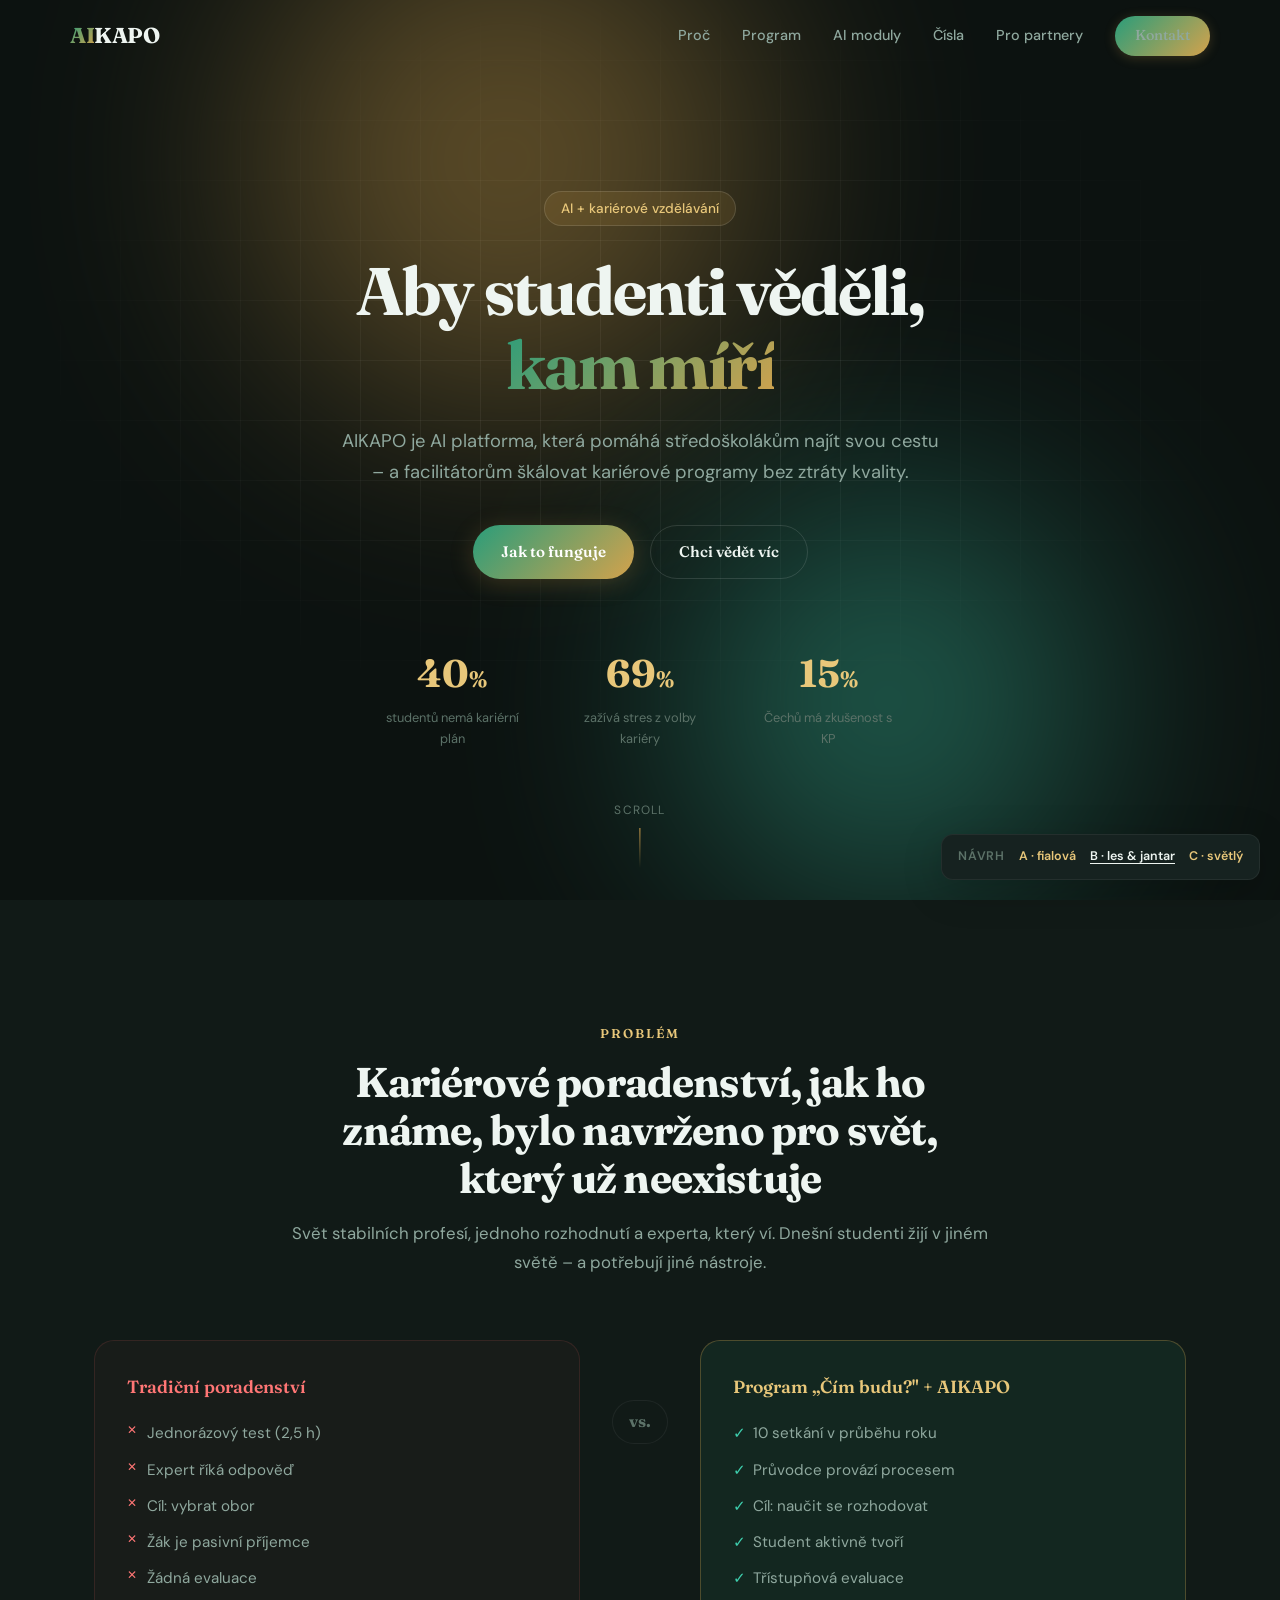
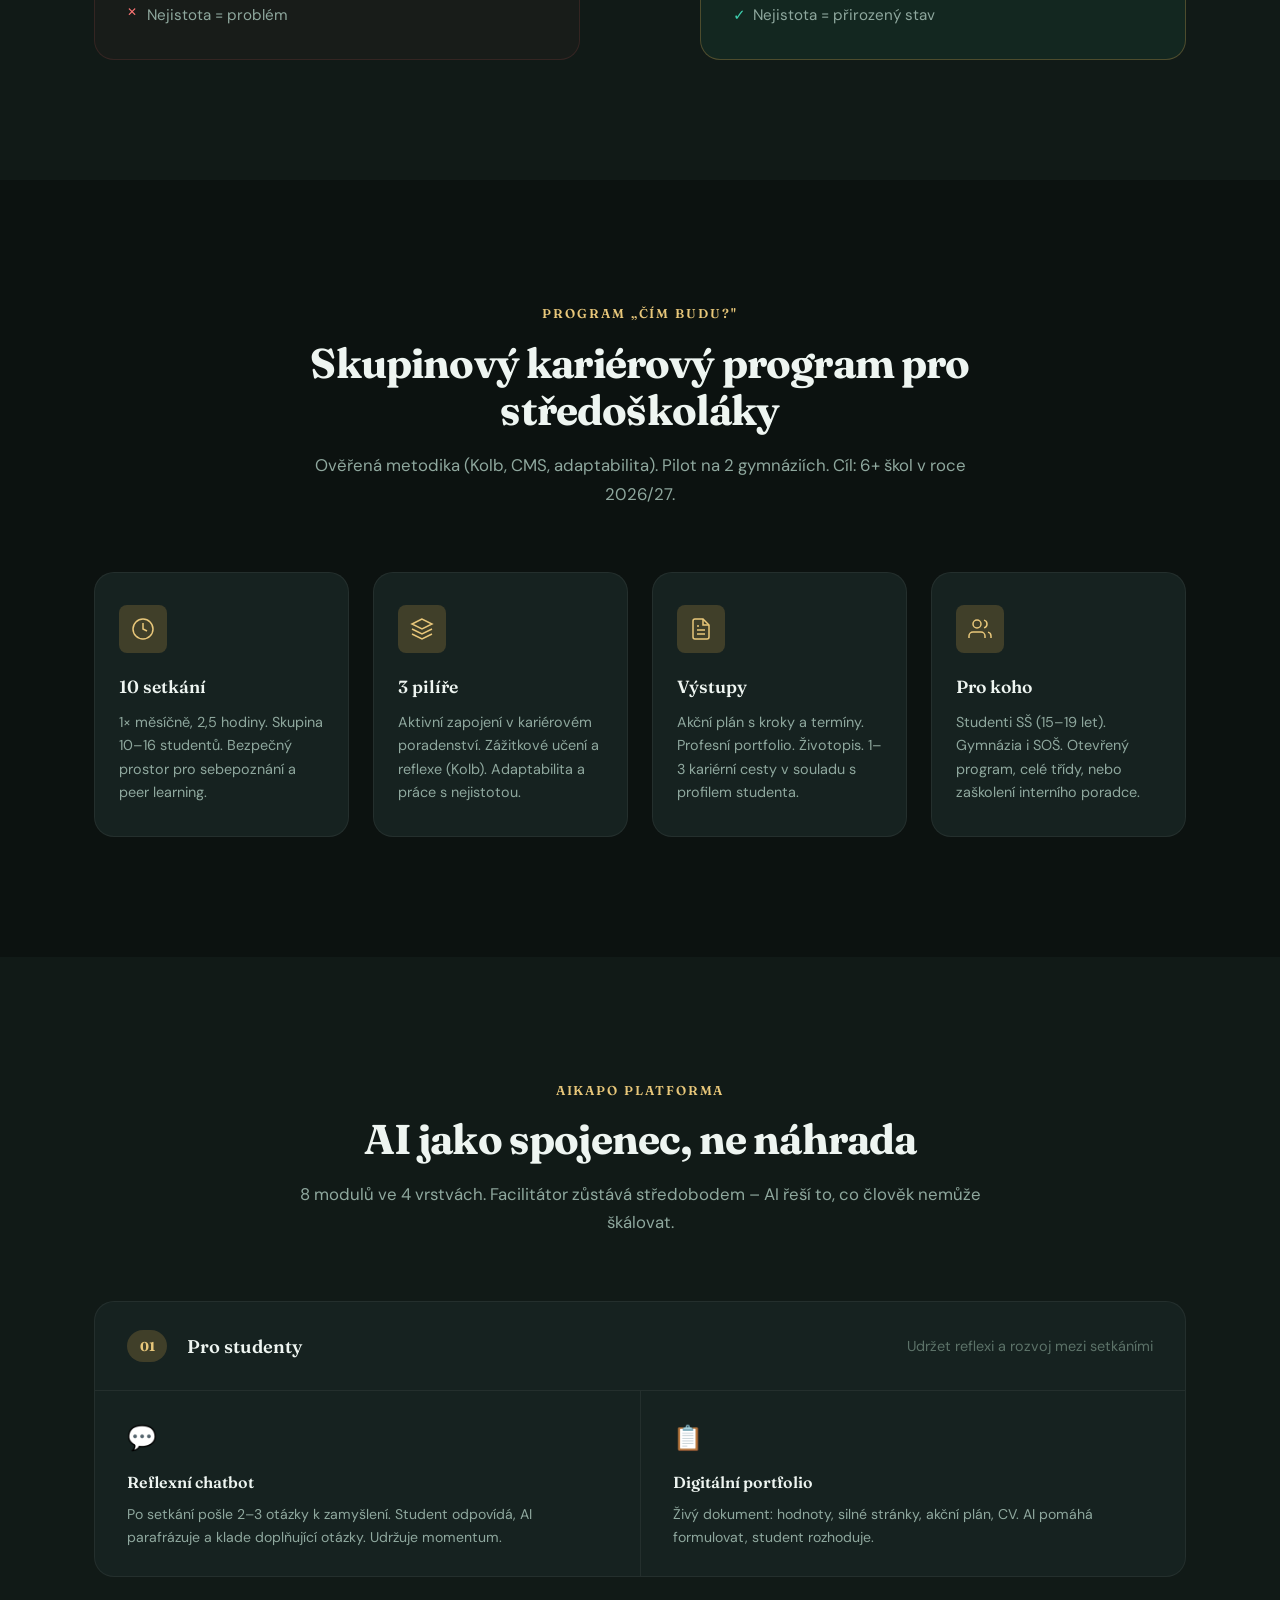
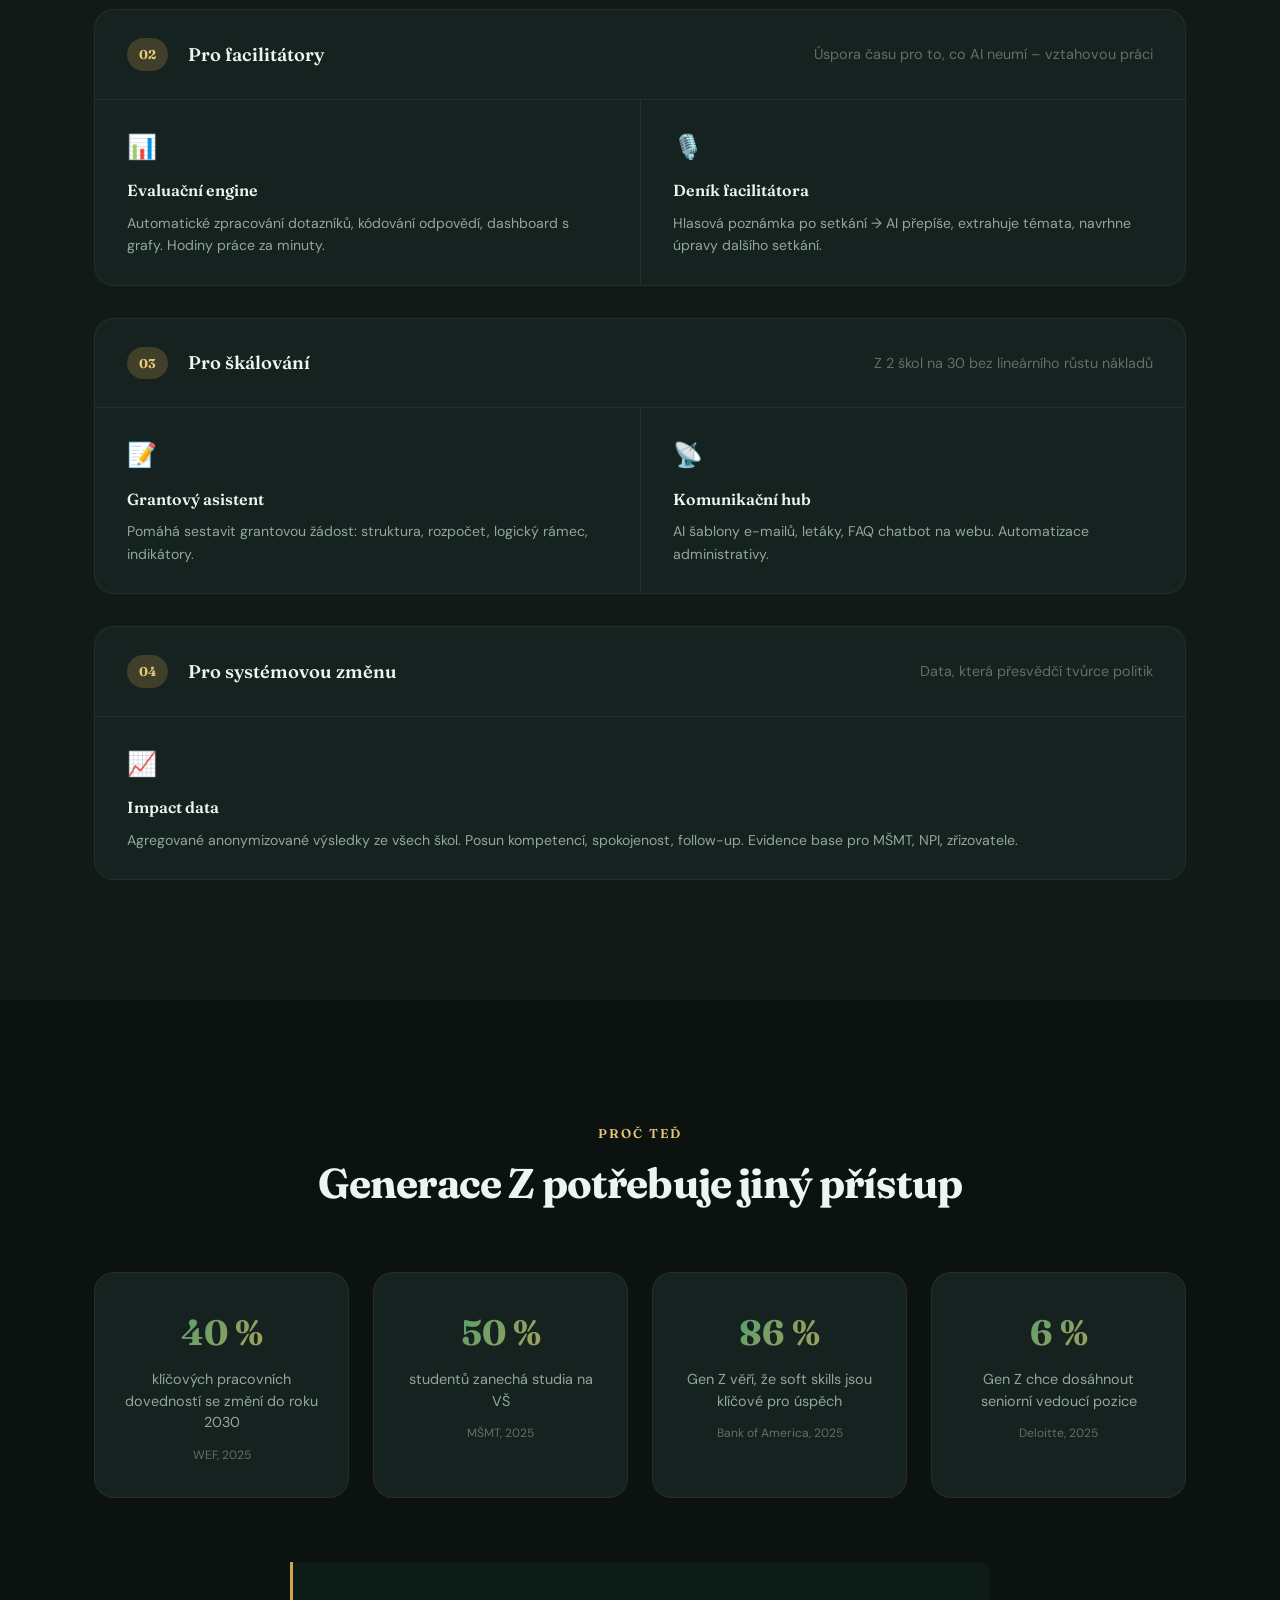
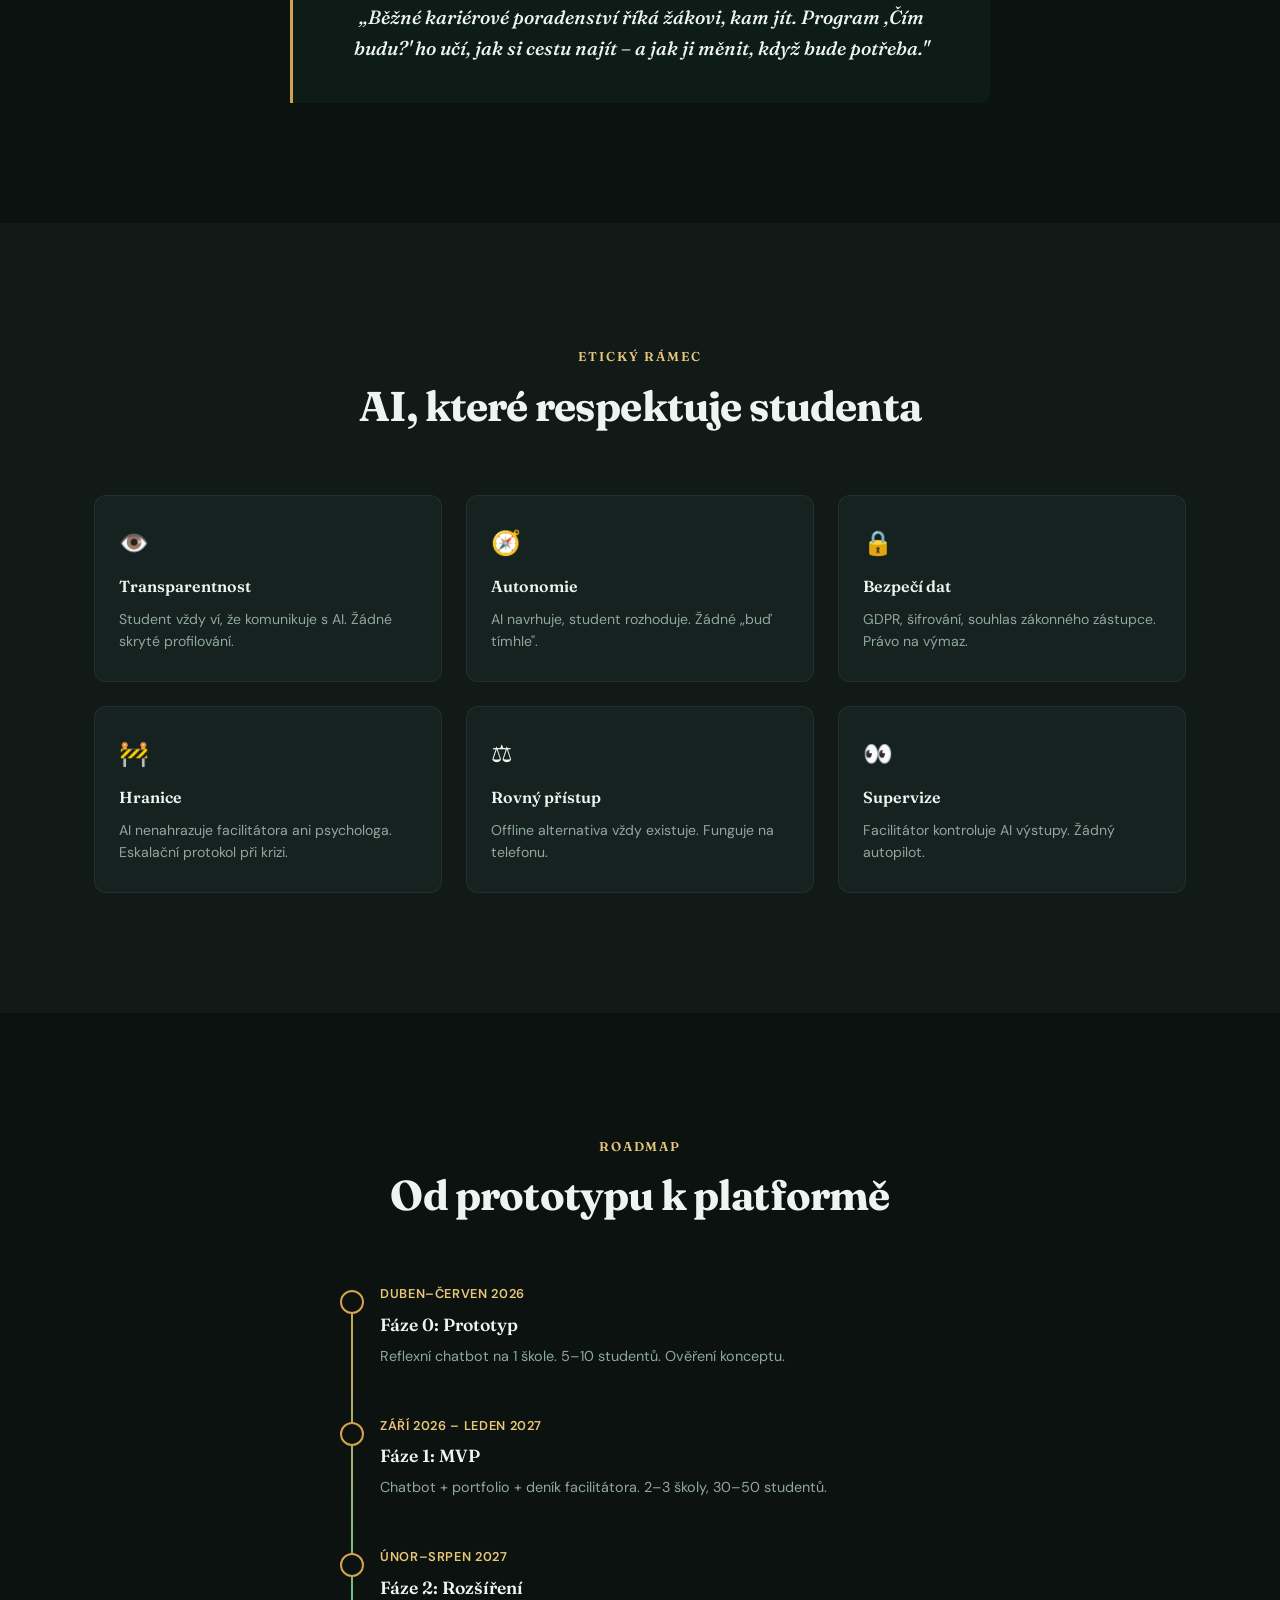
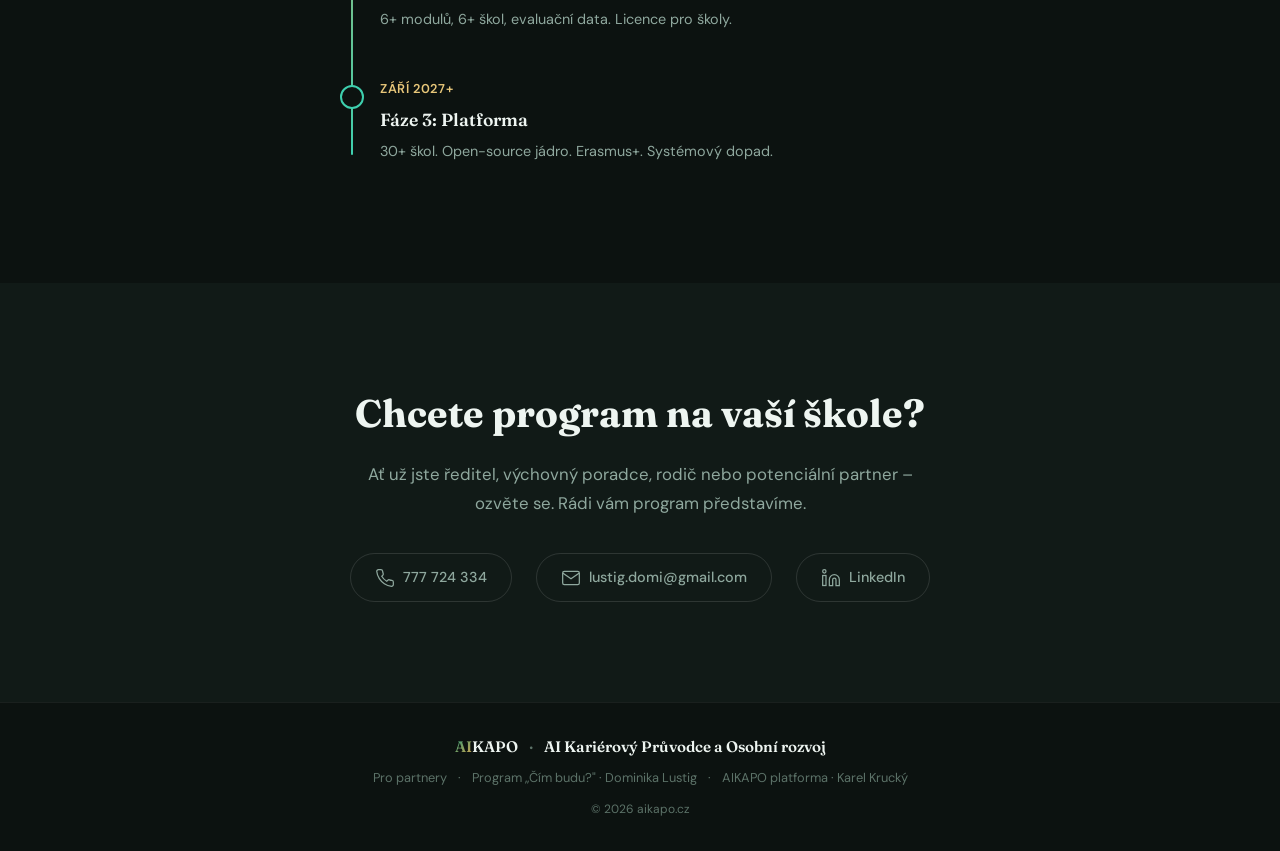
==== index-alt-les.html @ fe01bdce "Sync z AIKAPO/web: partneri, návrhy B/C, aktualizované styly Landing A/B/C s přepínačem, partneri.ht" ====
<!DOCTYPE html>
<html lang="cs">

<head>
  <meta charset="UTF-8">
  <meta name="viewport" content="width=device-width, initial-scale=1.0">
  <title>AIKAPO – návrh B (les &amp; jantar)</title>
  <meta name="description" content="Alternativní vizuální návrh webu AIKAPO – stejný obsah, teplá paleta les + jantar.">
  <link rel="preconnect" href="https://fonts.googleapis.com">
  <link rel="preconnect" href="https://fonts.gstatic.com" crossorigin>
  <link
    href="https://fonts.googleapis.com/css2?family=DM+Sans:ital,opsz,wght@0,9..40,400;0,9..40,500;0,9..40,600;0,9..40,700&family=Fraunces:ital,opsz,wght@0,9..144,400;0,9..144,600;0,9..144,700&display=swap"
    rel="stylesheet">
  <link rel="stylesheet" href="style.css">
  <link rel="stylesheet" href="style-alt-les.css">
</head>

<body>

  <div class="alt-switcher" role="navigation" aria-label="Vizuální návrhy webu">
    <span class="alt-switcher__label">Návrh</span>
    <a href="index.html">A · fialová</a>
    <a href="index-alt-les.html" aria-current="page">B · les &amp; jantar</a>
    <a href="index-alt-svetly.html">C · světlý</a>
  </div>

  <!-- NAV -->
  <nav class="nav" id="nav">
    <div class="nav__inner">
      <a href="index.html" class="nav__logo">
        <span class="nav__logo-ai">AI</span>KAPO
      </a>
      <div class="nav__links">
        <a href="#problem">Proč</a>
        <a href="#program">Program</a>
        <a href="#moduly">AI moduly</a>
        <a href="#cisla">Čísla</a>
        <a href="partneri.html">Pro partnery</a>
        <a href="#kontakt" class="btn btn--sm">Kontakt</a>
      </div>
      <button class="nav__burger" id="burger" aria-label="Menu">
        <span></span><span></span><span></span>
      </button>
    </div>
    <div class="nav__mobile" id="mobileMenu">
      <a href="#problem">Proč</a>
      <a href="#program">Program</a>
      <a href="#moduly">AI moduly</a>
      <a href="#cisla">Čísla</a>
      <a href="partneri.html">Pro partnery</a>
      <a href="#kontakt">Kontakt</a>
    </div>
  </nav>

  <!-- HERO -->
  <header class="hero" id="hero">
    <div class="hero__bg">
      <div class="hero__grid"></div>
      <div class="hero__glow hero__glow--1"></div>
      <div class="hero__glow hero__glow--2"></div>
    </div>
    <div class="hero__content">
      <div class="hero__badge fade-up">AI + kariérové vzdělávání</div>
      <h1 class="hero__title fade-up">
        Aby studenti věděli,<br>
        <span class="hero__title--accent">kam míří</span>
      </h1>
      <p class="hero__sub fade-up">
        AIKAPO je AI platforma, která pomáhá středoškolákům najít svou cestu – a facilitátorům škálovat kariérové
        programy bez ztráty kvality.
      </p>
      <div class="hero__cta fade-up">
        <a href="#moduly" class="btn btn--primary">Jak to funguje</a>
        <a href="#kontakt" class="btn btn--outline">Chci vědět víc</a>
      </div>
      <div class="hero__stats fade-up">
        <div class="hero__stat">
          <span class="hero__stat-num" data-count="40">0</span><span class="hero__stat-pct">%</span>
          <span class="hero__stat-label">studentů nemá kariérní plán</span>
        </div>
        <div class="hero__stat">
          <span class="hero__stat-num" data-count="69">0</span><span class="hero__stat-pct">%</span>
          <span class="hero__stat-label">zažívá stres z volby kariéry</span>
        </div>
        <div class="hero__stat">
          <span class="hero__stat-num" data-count="15">0</span><span class="hero__stat-pct">%</span>
          <span class="hero__stat-label">Čechů má zkušenost s KP</span>
        </div>
      </div>
    </div>
    <div class="hero__scroll">
      <span>Scroll</span>
      <div class="hero__scroll-line"></div>
    </div>
  </header>

  <!-- PROBLEM -->
  <section class="section section--dark" id="problem">
    <div class="container">
      <div class="section__header fade-up">
        <span class="section__label">Problém</span>
        <h2 class="section__title">Kariérové poradenství, jak ho známe, bylo navrženo pro svět, který už neexistuje</h2>
        <p class="section__sub">Svět stabilních profesí, jednoho rozhodnutí a experta, který ví. Dnešní studenti žijí v
          jiném světě – a potřebují jiné nástroje.</p>
      </div>
      <div class="compare fade-up">
        <div class="compare__col compare__col--old">
          <h3 class="compare__heading">Tradiční poradenství</h3>
          <ul class="compare__list">
            <li>Jednorázový test (2,5 h)</li>
            <li>Expert říká odpověď</li>
            <li>Cíl: vybrat obor</li>
            <li>Žák je pasivní příjemce</li>
            <li>Žádná evaluace</li>
            <li>Nejistota = problém</li>
          </ul>
        </div>
        <div class="compare__divider">
          <span>vs.</span>
        </div>
        <div class="compare__col compare__col--new">
          <h3 class="compare__heading">Program „Čím budu?" + AIKAPO</h3>
          <ul class="compare__list">
            <li>10 setkání v průběhu roku</li>
            <li>Průvodce provází procesem</li>
            <li>Cíl: naučit se rozhodovat</li>
            <li>Student aktivně tvoří</li>
            <li>Třístupňová evaluace</li>
            <li>Nejistota = přirozený stav</li>
          </ul>
        </div>
      </div>
    </div>
  </section>

  <!-- PROGRAM -->
  <section class="section" id="program">
    <div class="container">
      <div class="section__header fade-up">
        <span class="section__label">Program „Čím budu?"</span>
        <h2 class="section__title">Skupinový kariérový program pro středoškoláky</h2>
        <p class="section__sub">Ověřená metodika (Kolb, CMS, adaptabilita). Pilot na 2 gymnáziích. Cíl: 6+ škol v roce
          2026/27.</p>
      </div>
      <div class="pillars fade-up">
        <div class="pillar">
          <div class="pillar__icon">
            <svg viewBox="0 0 24 24" fill="none" stroke="currentColor" stroke-width="1.5">
              <circle cx="12" cy="12" r="10" />
              <path d="M12 6v6l4 2" />
            </svg>
          </div>
          <h3 class="pillar__title">10 setkání</h3>
          <p class="pillar__text">1× měsíčně, 2,5 hodiny. Skupina 10–16 studentů. Bezpečný prostor pro sebepoznání a
            peer learning.</p>
        </div>
        <div class="pillar">
          <div class="pillar__icon">
            <svg viewBox="0 0 24 24" fill="none" stroke="currentColor" stroke-width="1.5">
              <path d="M12 2L2 7l10 5 10-5-10-5z" />
              <path d="M2 17l10 5 10-5" />
              <path d="M2 12l10 5 10-5" />
            </svg>
          </div>
          <h3 class="pillar__title">3 pilíře</h3>
          <p class="pillar__text">Aktivní zapojení v kariérovém poradenství. Zážitkové učení a reflexe (Kolb).
            Adaptabilita a práce s nejistotou.</p>
        </div>
        <div class="pillar">
          <div class="pillar__icon">
            <svg viewBox="0 0 24 24" fill="none" stroke="currentColor" stroke-width="1.5">
              <path d="M14 2H6a2 2 0 0 0-2 2v16a2 2 0 0 0 2 2h12a2 2 0 0 0 2-2V8z" />
              <path d="M14 2v6h6" />
              <path d="M16 13H8" />
              <path d="M16 17H8" />
              <path d="M10 9H8" />
            </svg>
          </div>
          <h3 class="pillar__title">Výstupy</h3>
          <p class="pillar__text">Akční plán s kroky a termíny. Profesní portfolio. Životopis. 1–3 kariérní cesty v
            souladu s profilem studenta.</p>
        </div>
        <div class="pillar">
          <div class="pillar__icon">
            <svg viewBox="0 0 24 24" fill="none" stroke="currentColor" stroke-width="1.5">
              <path d="M17 21v-2a4 4 0 0 0-4-4H5a4 4 0 0 0-4 4v2" />
              <circle cx="9" cy="7" r="4" />
              <path d="M23 21v-2a4 4 0 0 0-3-3.87" />
              <path d="M16 3.13a4 4 0 0 1 0 7.75" />
            </svg>
          </div>
          <h3 class="pillar__title">Pro koho</h3>
          <p class="pillar__text">Studenti SŠ (15–19 let). Gymnázia i SOŠ. Otevřený program, celé třídy, nebo zaškolení
            interního poradce.</p>
        </div>
      </div>
    </div>
  </section>

  <!-- AIKAPO MODULY -->
  <section class="section section--dark" id="moduly">
    <div class="container">
      <div class="section__header fade-up">
        <span class="section__label">AIKAPO platforma</span>
        <h2 class="section__title">AI jako spojenec, ne náhrada</h2>
        <p class="section__sub">8 modulů ve 4 vrstvách. Facilitátor zůstává středobodem – AI řeší to, co člověk nemůže
          škálovat.</p>
      </div>

      <div class="layers fade-up">
        <!-- Vrstva 1 -->
        <div class="layer">
          <div class="layer__header">
            <span class="layer__num">01</span>
            <h3 class="layer__title">Pro studenty</h3>
            <p class="layer__desc">Udržet reflexi a rozvoj mezi setkáními</p>
          </div>
          <div class="layer__modules">
            <div class="module">
              <div class="module__icon">💬</div>
              <h4 class="module__title">Reflexní chatbot</h4>
              <p class="module__text">Po setkání pošle 2–3 otázky k zamyšlení. Student odpovídá, AI parafrázuje a klade
                doplňující otázky. Udržuje momentum.</p>
            </div>
            <div class="module">
              <div class="module__icon">📋</div>
              <h4 class="module__title">Digitální portfolio</h4>
              <p class="module__text">Živý dokument: hodnoty, silné stránky, akční plán, CV. AI pomáhá formulovat,
                student rozhoduje.</p>
            </div>
          </div>
        </div>

        <!-- Vrstva 2 -->
        <div class="layer">
          <div class="layer__header">
            <span class="layer__num">02</span>
            <h3 class="layer__title">Pro facilitátory</h3>
            <p class="layer__desc">Úspora času pro to, co AI neumí – vztahovou práci</p>
          </div>
          <div class="layer__modules">
            <div class="module">
              <div class="module__icon">📊</div>
              <h4 class="module__title">Evaluační engine</h4>
              <p class="module__text">Automatické zpracování dotazníků, kódování odpovědí, dashboard s grafy. Hodiny
                práce za minuty.</p>
            </div>
            <div class="module">
              <div class="module__icon">🎙️</div>
              <h4 class="module__title">Deník facilitátora</h4>
              <p class="module__text">Hlasová poznámka po setkání → AI přepíše, extrahuje témata, navrhne úpravy dalšího
                setkání.</p>
            </div>
          </div>
        </div>

        <!-- Vrstva 3 -->
        <div class="layer">
          <div class="layer__header">
            <span class="layer__num">03</span>
            <h3 class="layer__title">Pro škálování</h3>
            <p class="layer__desc">Z 2 škol na 30 bez lineárního růstu nákladů</p>
          </div>
          <div class="layer__modules">
            <div class="module">
              <div class="module__icon">📝</div>
              <h4 class="module__title">Grantový asistent</h4>
              <p class="module__text">Pomáhá sestavit grantovou žádost: struktura, rozpočet, logický rámec, indikátory.
              </p>
            </div>
            <div class="module">
              <div class="module__icon">📡</div>
              <h4 class="module__title">Komunikační hub</h4>
              <p class="module__text">AI šablony e-mailů, letáky, FAQ chatbot na webu. Automatizace administrativy.</p>
            </div>
          </div>
        </div>

        <!-- Vrstva 4 -->
        <div class="layer">
          <div class="layer__header">
            <span class="layer__num">04</span>
            <h3 class="layer__title">Pro systémovou změnu</h3>
            <p class="layer__desc">Data, která přesvědčí tvůrce politik</p>
          </div>
          <div class="layer__modules">
            <div class="module module--wide">
              <div class="module__icon">📈</div>
              <h4 class="module__title">Impact data</h4>
              <p class="module__text">Agregované anonymizované výsledky ze všech škol. Posun kompetencí, spokojenost,
                follow-up. Evidence base pro MŠMT, NPI, zřizovatele.</p>
            </div>
          </div>
        </div>
      </div>
    </div>
  </section>

  <!-- ČÍSLA / STATS -->
  <section class="section" id="cisla">
    <div class="container">
      <div class="section__header fade-up">
        <span class="section__label">Proč teď</span>
        <h2 class="section__title">Generace Z potřebuje jiný přístup</h2>
      </div>
      <div class="stats-grid fade-up">
        <div class="stat-card">
          <div class="stat-card__num">40 %</div>
          <div class="stat-card__text">klíčových pracovních dovedností se změní do roku 2030</div>
          <div class="stat-card__source">WEF, 2025</div>
        </div>
        <div class="stat-card">
          <div class="stat-card__num">50 %</div>
          <div class="stat-card__text">studentů zanechá studia na VŠ</div>
          <div class="stat-card__source">MŠMT, 2025</div>
        </div>
        <div class="stat-card">
          <div class="stat-card__num">86 %</div>
          <div class="stat-card__text">Gen Z věří, že soft skills jsou klíčové pro úspěch</div>
          <div class="stat-card__source">Bank of America, 2025</div>
        </div>
        <div class="stat-card">
          <div class="stat-card__num">6 %</div>
          <div class="stat-card__text">Gen Z chce dosáhnout seniorní vedoucí pozice</div>
          <div class="stat-card__source">Deloitte, 2025</div>
        </div>
      </div>

      <blockquote class="quote fade-up">
        <p>„Běžné kariérové poradenství říká žákovi, kam jít. Program ‚Čím budu?' ho učí, jak si cestu najít – a jak ji
          měnit, když bude potřeba."</p>
      </blockquote>
    </div>
  </section>

  <!-- ETIKA -->
  <section class="section section--dark" id="etika">
    <div class="container">
      <div class="section__header fade-up">
        <span class="section__label">Etický rámec</span>
        <h2 class="section__title">AI, které respektuje studenta</h2>
      </div>
      <div class="ethics-grid fade-up">
        <div class="ethic">
          <div class="ethic__icon">👁️</div>
          <h4>Transparentnost</h4>
          <p>Student vždy ví, že komunikuje s AI. Žádné skryté profilování.</p>
        </div>
        <div class="ethic">
          <div class="ethic__icon">🧭</div>
          <h4>Autonomie</h4>
          <p>AI navrhuje, student rozhoduje. Žádné „buď tímhle".</p>
        </div>
        <div class="ethic">
          <div class="ethic__icon">🔒</div>
          <h4>Bezpečí dat</h4>
          <p>GDPR, šifrování, souhlas zákonného zástupce. Právo na výmaz.</p>
        </div>
        <div class="ethic">
          <div class="ethic__icon">🚧</div>
          <h4>Hranice</h4>
          <p>AI nenahrazuje facilitátora ani psychologa. Eskalační protokol při krizi.</p>
        </div>
        <div class="ethic">
          <div class="ethic__icon">⚖️</div>
          <h4>Rovný přístup</h4>
          <p>Offline alternativa vždy existuje. Funguje na telefonu.</p>
        </div>
        <div class="ethic">
          <div class="ethic__icon">👀</div>
          <h4>Supervize</h4>
          <p>Facilitátor kontroluje AI výstupy. Žádný autopilot.</p>
        </div>
      </div>
    </div>
  </section>

  <!-- ROADMAP -->
  <section class="section" id="roadmap">
    <div class="container">
      <div class="section__header fade-up">
        <span class="section__label">Roadmap</span>
        <h2 class="section__title">Od prototypu k platformě</h2>
      </div>
      <div class="timeline fade-up">
        <div class="timeline__item">
          <div class="timeline__dot"></div>
          <div class="timeline__content">
            <span class="timeline__date">Duben–červen 2026</span>
            <h4>Fáze 0: Prototyp</h4>
            <p>Reflexní chatbot na 1 škole. 5–10 studentů. Ověření konceptu.</p>
          </div>
        </div>
        <div class="timeline__item">
          <div class="timeline__dot"></div>
          <div class="timeline__content">
            <span class="timeline__date">Září 2026 – leden 2027</span>
            <h4>Fáze 1: MVP</h4>
            <p>Chatbot + portfolio + deník facilitátora. 2–3 školy, 30–50 studentů.</p>
          </div>
        </div>
        <div class="timeline__item">
          <div class="timeline__dot"></div>
          <div class="timeline__content">
            <span class="timeline__date">Únor–srpen 2027</span>
            <h4>Fáze 2: Rozšíření</h4>
            <p>6+ modulů, 6+ škol, evaluační data. Licence pro školy.</p>
          </div>
        </div>
        <div class="timeline__item">
          <div class="timeline__dot"></div>
          <div class="timeline__content">
            <span class="timeline__date">Září 2027+</span>
            <h4>Fáze 3: Platforma</h4>
            <p>30+ škol. Open-source jádro. Erasmus+. Systémový dopad.</p>
          </div>
        </div>
      </div>
    </div>
  </section>

  <!-- KONTAKT -->
  <section class="section section--dark section--cta" id="kontakt">
    <div class="container">
      <div class="cta-block fade-up">
        <h2 class="cta-block__title">Chcete program na vaší škole?</h2>
        <p class="cta-block__text">Ať už jste ředitel, výchovný poradce, rodič nebo potenciální partner – ozvěte se.
          Rádi vám program představíme.</p>
        <div class="cta-block__contacts">
          <a href="tel:+420777724334" class="cta-contact">
            <svg viewBox="0 0 24 24" fill="none" stroke="currentColor" stroke-width="1.5" width="20" height="20">
              <path
                d="M22 16.92v3a2 2 0 0 1-2.18 2 19.79 19.79 0 0 1-8.63-3.07 19.5 19.5 0 0 1-6-6 19.79 19.79 0 0 1-3.07-8.67A2 2 0 0 1 4.11 2h3a2 2 0 0 1 2 1.72 12.84 12.84 0 0 0 .7 2.81 2 2 0 0 1-.45 2.11L8.09 9.91a16 16 0 0 0 6 6l1.27-1.27a2 2 0 0 1 2.11-.45 12.84 12.84 0 0 0 2.81.7A2 2 0 0 1 22 16.92z" />
            </svg>
            777 724 334
          </a>
          <a href="mailto:lustig.domi@gmail.com" class="cta-contact">
            <svg viewBox="0 0 24 24" fill="none" stroke="currentColor" stroke-width="1.5" width="20" height="20">
              <path d="M4 4h16c1.1 0 2 .9 2 2v12c0 1.1-.9 2-2 2H4c-1.1 0-2-.9-2-2V6c0-1.1.9-2 2-2z" />
              <polyline points="22,6 12,13 2,6" />
            </svg>
            lustig.domi@gmail.com
          </a>
          <a href="https://www.linkedin.com/in/dominika-lustig" target="_blank" class="cta-contact">
            <svg viewBox="0 0 24 24" fill="none" stroke="currentColor" stroke-width="1.5" width="20" height="20">
              <path d="M16 8a6 6 0 0 1 6 6v7h-4v-7a2 2 0 0 0-2-2 2 2 0 0 0-2 2v7h-4v-7a6 6 0 0 1 6-6z" />
              <rect x="2" y="9" width="4" height="12" />
              <circle cx="4" cy="4" r="2" />
            </svg>
            LinkedIn
          </a>
        </div>
      </div>
    </div>
  </section>

  <!-- FOOTER -->
  <footer class="footer">
    <div class="container footer__inner">
      <div class="footer__brand">
        <span class="nav__logo-ai">AI</span>KAPO
        <span class="footer__sep">·</span>
        <span>AI Kariérový Průvodce a Osobní rozvoj</span>
      </div>
      <div class="footer__meta">
        <a href="partneri.html">Pro partnery</a>
        <span class="footer__sep">·</span>
        <span>Program „Čím budu?" · Dominika Lustig</span>
        <span class="footer__sep">·</span>
        <span>AIKAPO platforma · Karel Krucký</span>
      </div>
      <div class="footer__copy">&copy; 2026 aikapo.cz</div>
    </div>
  </footer>

  <script src="script.js"></script>
</body>

</html>
---- style.css ----
/* ============================================
   AIKAPO – Landing Page Styles
   Modern dark theme with AI/tech aesthetic
   ============================================ */

:root {
  --bg-primary: #0a0a0f;
  --bg-secondary: #111118;
  --bg-card: #16161f;
  --bg-card-hover: #1c1c28;

  --text-primary: #f0f0f5;
  --text-secondary: #9999aa;
  --text-muted: #666677;

  --accent: #6c5ce7;
  --accent-light: #a29bfe;
  --accent-glow: rgba(108, 92, 231, 0.25);
  --accent-gradient: linear-gradient(135deg, #6c5ce7, #a29bfe);
  --accent-tint-08: rgba(108, 92, 231, 0.08);
  --accent-tint-05: rgba(108, 92, 231, 0.05);
  --accent-tint-border: rgba(108, 92, 231, 0.2);
  --accent-tint-04: rgba(108, 92, 231, 0.04);

  --green: #00cec9;
  --green-glow: rgba(0, 206, 201, 0.2);

  --border: rgba(255, 255, 255, 0.06);
  --border-hover: rgba(255, 255, 255, 0.12);

  --radius: 12px;
  --radius-lg: 20px;
  --radius-sm: 8px;

  --font-display: 'Space Grotesk', system-ui, sans-serif;
  --font-body: 'Inter', system-ui, sans-serif;

  --max-width: 1140px;
  --section-pad: 120px;

  --nav-scrolled-bg: rgba(10, 10, 15, 0.85);
}

*,
*::before,
*::after {
  margin: 0;
  padding: 0;
  box-sizing: border-box;
}

html {
  scroll-behavior: smooth;
  -webkit-font-smoothing: antialiased;
  -moz-osx-font-smoothing: grayscale;
}

body {
  font-family: var(--font-body);
  background: var(--bg-primary);
  color: var(--text-primary);
  line-height: 1.6;
  overflow-x: hidden;
}

a {
  color: inherit;
  text-decoration: none;
}

img {
  max-width: 100%;
  display: block;
}

.container {
  max-width: var(--max-width);
  margin: 0 auto;
  padding: 0 24px;
}

/* ---- NAV ---- */

.nav {
  position: fixed;
  top: 0;
  left: 0;
  right: 0;
  z-index: 100;
  padding: 0 24px;
  transition: background 0.3s, backdrop-filter 0.3s, box-shadow 0.3s;
}

.nav--scrolled {
  background: var(--nav-scrolled-bg);
  backdrop-filter: blur(20px);
  box-shadow: 0 1px 0 var(--border);
}

.nav__inner {
  max-width: var(--max-width);
  margin: 0 auto;
  display: flex;
  align-items: center;
  justify-content: space-between;
  height: 72px;
}

.nav__logo {
  font-family: var(--font-display);
  font-size: 1.35rem;
  font-weight: 700;
  letter-spacing: -0.02em;
}

.nav__logo-ai {
  background: var(--accent-gradient);
  -webkit-background-clip: text;
  -webkit-text-fill-color: transparent;
  background-clip: text;
}

.nav__links {
  display: flex;
  align-items: center;
  gap: 32px;
}

.nav__links a {
  font-size: 0.9rem;
  color: var(--text-secondary);
  transition: color 0.2s;
  font-weight: 500;
}

.nav__links a:hover {
  color: var(--text-primary);
}

.nav__burger {
  display: none;
  flex-direction: column;
  gap: 5px;
  background: none;
  border: none;
  cursor: pointer;
  padding: 4px;
}

.nav__burger span {
  display: block;
  width: 22px;
  height: 2px;
  background: var(--text-primary);
  border-radius: 2px;
  transition: transform 0.3s, opacity 0.3s;
}

.nav__burger.active span:nth-child(1) {
  transform: translateY(7px) rotate(45deg);
}

.nav__burger.active span:nth-child(2) {
  opacity: 0;
}

.nav__burger.active span:nth-child(3) {
  transform: translateY(-7px) rotate(-45deg);
}

.nav__mobile {
  display: none;
  flex-direction: column;
  gap: 16px;
  padding: 24px;
  background: var(--bg-secondary);
  border-top: 1px solid var(--border);
}

.nav__mobile.active {
  display: flex;
}

.nav__mobile a {
  font-size: 1rem;
  color: var(--text-secondary);
  font-weight: 500;
}

/* ---- BUTTONS ---- */

.btn {
  display: inline-flex;
  align-items: center;
  gap: 8px;
  font-family: var(--font-display);
  font-weight: 600;
  font-size: 0.95rem;
  border-radius: 50px;
  padding: 14px 28px;
  transition: all 0.25s;
  cursor: pointer;
  border: none;
}

.btn--primary {
  background: var(--accent-gradient);
  color: #fff;
  box-shadow: 0 4px 24px var(--accent-glow);
}

.btn--primary:hover {
  transform: translateY(-2px);
  box-shadow: 0 8px 32px var(--accent-glow);
}

.btn--outline {
  background: transparent;
  color: var(--text-primary);
  border: 1px solid var(--border-hover);
}

.btn--outline:hover {
  border-color: var(--accent-light);
  color: var(--accent-light);
}

.btn--sm {
  padding: 8px 20px;
  font-size: 0.85rem;
  background: var(--accent-gradient);
  color: #fff;
  border-radius: 50px;
  box-shadow: 0 2px 12px var(--accent-glow);
}

.btn--sm:hover {
  transform: translateY(-1px);
  box-shadow: 0 4px 20px var(--accent-glow);
}

/* ---- HERO ---- */

.hero {
  position: relative;
  min-height: 100vh;
  display: flex;
  align-items: center;
  justify-content: center;
  padding: 120px 24px 80px;
  overflow: hidden;
}

.hero__bg {
  position: absolute;
  inset: 0;
  z-index: 0;
}

.hero__grid {
  position: absolute;
  inset: 0;
  background-image:
    linear-gradient(var(--border) 1px, transparent 1px),
    linear-gradient(90deg, var(--border) 1px, transparent 1px);
  background-size: 60px 60px;
  mask-image: radial-gradient(ellipse 70% 60% at 50% 40%, black 20%, transparent 70%);
  -webkit-mask-image: radial-gradient(ellipse 70% 60% at 50% 40%, black 20%, transparent 70%);
}

.hero__glow {
  position: absolute;
  border-radius: 50%;
  filter: blur(120px);
  opacity: 0.4;
}

.hero__glow--1 {
  width: 500px;
  height: 500px;
  background: var(--accent);
  top: -10%;
  left: 20%;
  animation: float 12s ease-in-out infinite;
}

.hero__glow--2 {
  width: 400px;
  height: 400px;
  background: var(--green);
  bottom: 0;
  right: 15%;
  animation: float 15s ease-in-out infinite reverse;
}

@keyframes float {

  0%,
  100% {
    transform: translate(0, 0);
  }

  50% {
    transform: translate(30px, -20px);
  }
}

.hero__content {
  position: relative;
  z-index: 1;
  text-align: center;
  max-width: 800px;
}

.hero__badge {
  display: inline-block;
  padding: 6px 16px;
  border-radius: 50px;
  border: 1px solid var(--border-hover);
  font-size: 0.85rem;
  color: var(--accent-light);
  font-weight: 500;
  margin-bottom: 28px;
  background: var(--accent-tint-08);
}

.hero__title {
  font-family: var(--font-display);
  font-size: clamp(2.5rem, 6vw, 4.2rem);
  font-weight: 700;
  line-height: 1.1;
  letter-spacing: -0.03em;
  margin-bottom: 24px;
}

.hero__title--accent {
  background: var(--accent-gradient);
  -webkit-background-clip: text;
  -webkit-text-fill-color: transparent;
  background-clip: text;
}

.hero__sub {
  font-size: 1.15rem;
  color: var(--text-secondary);
  max-width: 600px;
  margin: 0 auto 36px;
  line-height: 1.7;
}

.hero__cta {
  display: flex;
  gap: 16px;
  justify-content: center;
  flex-wrap: wrap;
  margin-bottom: 64px;
}

.hero__stats {
  display: flex;
  justify-content: center;
  gap: 48px;
  flex-wrap: wrap;
}

.hero__stat {
  text-align: center;
}

.hero__stat-num {
  font-family: var(--font-display);
  font-size: 2.4rem;
  font-weight: 700;
  color: var(--accent-light);
}

.hero__stat-pct {
  font-family: var(--font-display);
  font-size: 1.4rem;
  font-weight: 700;
  color: var(--accent-light);
}

.hero__stat-label {
  display: block;
  font-size: 0.8rem;
  color: var(--text-muted);
  margin-top: 4px;
  max-width: 140px;
}

.hero__scroll {
  position: absolute;
  bottom: 32px;
  left: 50%;
  transform: translateX(-50%);
  display: flex;
  flex-direction: column;
  align-items: center;
  gap: 8px;
  color: var(--text-muted);
  font-size: 0.75rem;
  letter-spacing: 0.1em;
  text-transform: uppercase;
}

.hero__scroll-line {
  width: 1px;
  height: 40px;
  background: linear-gradient(to bottom, var(--accent), transparent);
  animation: scrollPulse 2s ease-in-out infinite;
}

@keyframes scrollPulse {

  0%,
  100% {
    opacity: 1;
    transform: scaleY(1);
  }

  50% {
    opacity: 0.4;
    transform: scaleY(0.6);
  }
}

/* ---- SECTIONS ---- */

.section {
  padding: var(--section-pad) 0;
}

.section--dark {
  background: var(--bg-secondary);
}

.section__header {
  text-align: center;
  max-width: 700px;
  margin: 0 auto 64px;
}

.section__label {
  display: inline-block;
  font-family: var(--font-display);
  font-size: 0.8rem;
  font-weight: 600;
  text-transform: uppercase;
  letter-spacing: 0.15em;
  color: var(--accent-light);
  margin-bottom: 16px;
}

.section__title {
  font-family: var(--font-display);
  font-size: clamp(1.8rem, 4vw, 2.6rem);
  font-weight: 700;
  line-height: 1.15;
  letter-spacing: -0.02em;
  margin-bottom: 16px;
}

.section__sub {
  font-size: 1.05rem;
  color: var(--text-secondary);
  line-height: 1.7;
}

/* ---- COMPARE ---- */

.compare {
  display: grid;
  grid-template-columns: 1fr auto 1fr;
  gap: 32px;
  align-items: start;
}

.compare__col {
  padding: 32px;
  border-radius: var(--radius-lg);
  border: 1px solid var(--border);
}

.compare__col--old {
  background: rgba(255, 100, 100, 0.03);
  border-color: rgba(255, 100, 100, 0.12);
}

.compare__col--new {
  background: var(--accent-tint-05);
  border-color: var(--accent-tint-border);
}

.compare__heading {
  font-family: var(--font-display);
  font-size: 1.1rem;
  font-weight: 600;
  margin-bottom: 20px;
}

.compare__col--old .compare__heading {
  color: #ff7675;
}

.compare__col--new .compare__heading {
  color: var(--accent-light);
}

.compare__list {
  list-style: none;
  display: flex;
  flex-direction: column;
  gap: 12px;
}

.compare__list li {
  font-size: 0.95rem;
  color: var(--text-secondary);
  padding-left: 20px;
  position: relative;
}

.compare__col--old .compare__list li::before {
  content: '✕';
  position: absolute;
  left: 0;
  color: #ff7675;
  font-size: 0.75rem;
}

.compare__col--new .compare__list li::before {
  content: '✓';
  position: absolute;
  left: 0;
  color: var(--green);
  font-weight: 700;
}

.compare__divider {
  display: flex;
  align-items: center;
  justify-content: center;
  padding-top: 60px;
}

.compare__divider span {
  font-family: var(--font-display);
  font-weight: 700;
  font-size: 1rem;
  color: var(--text-muted);
  background: var(--bg-secondary);
  padding: 8px 16px;
  border-radius: 50px;
  border: 1px solid var(--border);
}

/* ---- PILLARS ---- */

.pillars {
  display: grid;
  grid-template-columns: repeat(4, 1fr);
  gap: 24px;
}

.pillar {
  padding: 32px 24px;
  border-radius: var(--radius-lg);
  border: 1px solid var(--border);
  background: var(--bg-card);
  transition: border-color 0.3s, transform 0.3s;
}

.pillar:hover {
  border-color: var(--border-hover);
  transform: translateY(-4px);
}

.pillar__icon {
  width: 48px;
  height: 48px;
  display: flex;
  align-items: center;
  justify-content: center;
  border-radius: var(--radius-sm);
  background: var(--accent-glow);
  color: var(--accent-light);
  margin-bottom: 20px;
}

.pillar__icon svg {
  width: 24px;
  height: 24px;
}

.pillar__title {
  font-family: var(--font-display);
  font-size: 1.1rem;
  font-weight: 600;
  margin-bottom: 10px;
}

.pillar__text {
  font-size: 0.9rem;
  color: var(--text-secondary);
  line-height: 1.6;
}

/* ---- LAYERS & MODULES ---- */

.layers {
  display: flex;
  flex-direction: column;
  gap: 32px;
}

.layer {
  border-radius: var(--radius-lg);
  border: 1px solid var(--border);
  overflow: hidden;
  background: var(--bg-card);
}

.layer__header {
  padding: 28px 32px;
  display: flex;
  align-items: center;
  gap: 20px;
  border-bottom: 1px solid var(--border);
}

.layer__num {
  font-family: var(--font-display);
  font-size: 0.8rem;
  font-weight: 700;
  color: var(--accent-light);
  background: var(--accent-glow);
  padding: 6px 12px;
  border-radius: 50px;
  min-width: 40px;
  text-align: center;
}

.layer__title {
  font-family: var(--font-display);
  font-size: 1.15rem;
  font-weight: 600;
}

.layer__desc {
  font-size: 0.9rem;
  color: var(--text-muted);
  margin-left: auto;
}

.layer__modules {
  display: grid;
  grid-template-columns: repeat(2, 1fr);
  gap: 1px;
  background: var(--border);
}

.module {
  padding: 28px 32px;
  background: var(--bg-card);
  transition: background 0.2s;
}

.module:hover {
  background: var(--bg-card-hover);
}

.module--wide {
  grid-column: 1 / -1;
}

.module__icon {
  font-size: 1.5rem;
  margin-bottom: 12px;
}

.module__title {
  font-family: var(--font-display);
  font-size: 1rem;
  font-weight: 600;
  margin-bottom: 8px;
}

.module__text {
  font-size: 0.88rem;
  color: var(--text-secondary);
  line-height: 1.6;
}

/* ---- STATS GRID ---- */

.stats-grid {
  display: grid;
  grid-template-columns: repeat(4, 1fr);
  gap: 24px;
  margin-bottom: 64px;
}

.stat-card {
  padding: 32px 24px;
  border-radius: var(--radius-lg);
  border: 1px solid var(--border);
  background: var(--bg-card);
  text-align: center;
  transition: border-color 0.3s, transform 0.3s;
}

.stat-card:hover {
  border-color: var(--accent-glow);
  transform: translateY(-4px);
}

.stat-card__num {
  font-family: var(--font-display);
  font-size: 2.2rem;
  font-weight: 700;
  background: var(--accent-gradient);
  -webkit-background-clip: text;
  -webkit-text-fill-color: transparent;
  background-clip: text;
  margin-bottom: 8px;
}

.stat-card__text {
  font-size: 0.9rem;
  color: var(--text-secondary);
  line-height: 1.5;
  margin-bottom: 12px;
}

.stat-card__source {
  font-size: 0.75rem;
  color: var(--text-muted);
}

/* ---- QUOTE ---- */

.quote {
  text-align: center;
  max-width: 700px;
  margin: 0 auto;
  padding: 40px;
  border-left: 3px solid var(--accent);
  border-radius: 0 var(--radius) var(--radius) 0;
  background: var(--accent-tint-04);
}

.quote p {
  font-family: var(--font-display);
  font-size: 1.2rem;
  font-weight: 500;
  line-height: 1.6;
  color: var(--text-primary);
  font-style: italic;
}

/* ---- ETHICS ---- */

.ethics-grid {
  display: grid;
  grid-template-columns: repeat(3, 1fr);
  gap: 24px;
}

.ethic {
  padding: 28px 24px;
  border-radius: var(--radius);
  border: 1px solid var(--border);
  background: var(--bg-card);
  transition: border-color 0.3s;
}

.ethic:hover {
  border-color: var(--border-hover);
}

.ethic__icon {
  font-size: 1.5rem;
  margin-bottom: 12px;
}

.ethic h4 {
  font-family: var(--font-display);
  font-size: 1rem;
  font-weight: 600;
  margin-bottom: 8px;
}

.ethic p {
  font-size: 0.88rem;
  color: var(--text-secondary);
  line-height: 1.6;
}

/* ---- TIMELINE ---- */

.timeline {
  position: relative;
  max-width: 600px;
  margin: 0 auto;
  padding-left: 40px;
}

.timeline::before {
  content: '';
  position: absolute;
  left: 11px;
  top: 8px;
  bottom: 8px;
  width: 2px;
  background: linear-gradient(to bottom, var(--accent), var(--green));
  border-radius: 2px;
}

.timeline__item {
  position: relative;
  padding-bottom: 48px;
}

.timeline__item:last-child {
  padding-bottom: 0;
}

.timeline__dot {
  position: absolute;
  left: -40px;
  top: 6px;
  width: 24px;
  height: 24px;
  border-radius: 50%;
  background: var(--bg-primary);
  border: 2px solid var(--accent);
  z-index: 1;
}

.timeline__item:last-child .timeline__dot {
  border-color: var(--green);
}

.timeline__date {
  font-size: 0.8rem;
  font-weight: 600;
  color: var(--accent-light);
  text-transform: uppercase;
  letter-spacing: 0.05em;
  display: block;
  margin-bottom: 6px;
}

.timeline__content h4 {
  font-family: var(--font-display);
  font-size: 1.1rem;
  font-weight: 600;
  margin-bottom: 6px;
}

.timeline__content p {
  font-size: 0.9rem;
  color: var(--text-secondary);
  line-height: 1.6;
}

/* ---- CTA ---- */

.section--cta {
  padding: 100px 0;
}

.cta-block {
  text-align: center;
  max-width: 600px;
  margin: 0 auto;
}

.cta-block__title {
  font-family: var(--font-display);
  font-size: clamp(1.8rem, 4vw, 2.4rem);
  font-weight: 700;
  margin-bottom: 16px;
}

.cta-block__text {
  font-size: 1.05rem;
  color: var(--text-secondary);
  line-height: 1.7;
  margin-bottom: 36px;
}

.cta-block__contacts {
  display: flex;
  justify-content: center;
  gap: 24px;
  flex-wrap: wrap;
}

.cta-contact {
  display: inline-flex;
  align-items: center;
  gap: 8px;
  padding: 12px 24px;
  border-radius: 50px;
  border: 1px solid var(--border-hover);
  font-size: 0.9rem;
  font-weight: 500;
  color: var(--text-secondary);
  transition: all 0.25s;
}

.cta-contact:hover {
  border-color: var(--accent-light);
  color: var(--accent-light);
  background: var(--accent-glow);
}

.cta-contact svg {
  flex-shrink: 0;
}

/* ---- FOOTER ---- */

.footer {
  padding: 32px 0;
  border-top: 1px solid var(--border);
}

.footer__inner {
  display: flex;
  flex-direction: column;
  align-items: center;
  gap: 8px;
  text-align: center;
}

.footer__brand {
  font-family: var(--font-display);
  font-size: 0.95rem;
  font-weight: 600;
}

.footer__meta {
  font-size: 0.8rem;
  color: var(--text-muted);
}

.footer__sep {
  margin: 0 8px;
  color: var(--text-muted);
}

.footer__copy {
  font-size: 0.75rem;
  color: var(--text-muted);
  margin-top: 4px;
}

/* ---- PARTNER PAGE + PROTOTYPE BANNER ---- */

.prototype-banner {
  position: fixed;
  top: 0;
  left: 0;
  right: 0;
  z-index: 101;
  background: linear-gradient(90deg, rgba(225, 112, 85, 0.25), rgba(108, 92, 231, 0.2));
  border-bottom: 1px solid rgba(225, 112, 85, 0.35);
  padding: 8px 24px;
  text-align: center;
  font-size: 0.8rem;
  color: var(--text-secondary);
  line-height: 1.4;
}

.prototype-banner strong {
  color: #fab1a0;
  font-weight: 600;
}

body.has-prototype-banner .nav {
  top: 44px;
}

body.has-prototype-banner .hero,
body.has-prototype-banner .hero--compact {
  padding-top: 140px;
}

.hero--compact {
  min-height: auto;
  padding-bottom: 64px;
}

.hero--compact .hero__title {
  font-size: clamp(1.85rem, 4.5vw, 2.75rem);
}

.hero--compact .hero__stats {
  margin-top: 40px;
}

.partner-intro {
  max-width: 720px;
  margin: 0 auto;
  text-align: center;
  font-size: 1.05rem;
  color: var(--text-secondary);
  line-height: 1.75;
}

.budget-table-wrap {
  overflow-x: auto;
  border-radius: var(--radius-lg);
  border: 1px solid var(--border);
  background: var(--bg-card);
}

.budget-table {
  width: 100%;
  border-collapse: collapse;
  font-size: 0.9rem;
}

.budget-table th,
.budget-table td {
  padding: 14px 18px;
  text-align: left;
  border-bottom: 1px solid var(--border);
}

.budget-table th {
  font-family: var(--font-display);
  font-weight: 600;
  color: var(--accent-light);
  font-size: 0.8rem;
  text-transform: uppercase;
  letter-spacing: 0.06em;
}

.budget-table tr:last-child td {
  border-bottom: none;
}

.budget-table .num {
  text-align: right;
  font-variant-numeric: tabular-nums;
  color: var(--text-primary);
}

.budget-note {
  margin-top: 16px;
  font-size: 0.85rem;
  color: var(--text-muted);
  line-height: 1.6;
}

.benefits-list {
  list-style: none;
  max-width: 640px;
  margin: 0 auto;
}

.benefits-list li {
  padding: 12px 0 12px 36px;
  position: relative;
  color: var(--text-secondary);
  border-bottom: 1px solid var(--border);
}

.benefits-list li:last-child {
  border-bottom: none;
}

.benefits-list li::before {
  content: '✓';
  position: absolute;
  left: 0;
  color: var(--green);
  font-weight: 700;
}

.media-row {
  display: grid;
  grid-template-columns: repeat(auto-fill, minmax(280px, 1fr));
  gap: 20px;
}

.media-card {
  padding: 22px;
  border-radius: var(--radius);
  border: 1px solid var(--border);
  background: var(--bg-card);
  transition: border-color 0.25s;
}

.media-card:hover {
  border-color: var(--border-hover);
}

.media-card__src {
  font-size: 0.75rem;
  font-weight: 600;
  text-transform: uppercase;
  letter-spacing: 0.06em;
  color: var(--accent-light);
  margin-bottom: 8px;
}

.media-card__title {
  font-family: var(--font-display);
  font-size: 1rem;
  font-weight: 600;
  margin-bottom: 8px;
  line-height: 1.35;
}

.media-card__text {
  font-size: 0.88rem;
  color: var(--text-secondary);
  line-height: 1.55;
  margin-bottom: 12px;
}

.media-card__link {
  font-size: 0.85rem;
  font-weight: 600;
  color: var(--accent-light);
}

.media-card__link:hover {
  text-decoration: underline;
}

.media-card__link--pending {
  color: var(--text-muted);
  cursor: default;
  font-weight: 500;
}

.media-card__link--pending:hover {
  text-decoration: none;
}

.profile-card {
  display: flex;
  gap: 28px;
  align-items: flex-start;
  max-width: 700px;
  margin: 0 auto;
  padding: 32px;
  border-radius: var(--radius-lg);
  border: 1px solid var(--border);
  background: var(--bg-card);
  flex-wrap: wrap;
}

.profile-card__avatar {
  width: 88px;
  height: 88px;
  border-radius: 50%;
  background: var(--accent-gradient);
  display: flex;
  align-items: center;
  justify-content: center;
  font-family: var(--font-display);
  font-size: 2rem;
  font-weight: 700;
  color: #fff;
  flex-shrink: 0;
}

.profile-card__body h3 {
  font-family: var(--font-display);
  font-size: 1.25rem;
  margin-bottom: 8px;
}

.profile-card__body p {
  font-size: 0.95rem;
  color: var(--text-secondary);
  line-height: 1.65;
}

.profile-card__body a {
  display: inline-block;
  margin-top: 12px;
  font-weight: 600;
  color: var(--accent-light);
}

/* FAQ accordion */
.faq-list {
  max-width: 720px;
  margin: 0 auto;
}

.faq-item {
  border: 1px solid var(--border);
  border-radius: var(--radius-sm);
  margin-bottom: 10px;
  background: var(--bg-card);
  overflow: hidden;
}

.faq-q {
  width: 100%;
  display: flex;
  align-items: center;
  justify-content: space-between;
  gap: 16px;
  padding: 18px 20px;
  background: none;
  border: none;
  color: var(--text-primary);
  font-family: var(--font-display);
  font-size: 1rem;
  font-weight: 600;
  text-align: left;
  cursor: pointer;
  transition: background 0.2s;
}

.faq-q:hover {
  background: var(--bg-card-hover);
}

.faq-q::after {
  content: '+';
  font-size: 1.25rem;
  color: var(--accent-light);
  flex-shrink: 0;
  transition: transform 0.25s;
}

.faq-item--open .faq-q::after {
  transform: rotate(45deg);
}

.faq-a {
  max-height: 0;
  overflow: hidden;
  transition: max-height 0.35s ease;
}

.faq-item--open .faq-a {
  max-height: 720px;
}

.faq-a-inner {
  padding: 0 20px 20px;
  font-size: 0.92rem;
  color: var(--text-secondary);
  line-height: 1.65;
}

/* ---- PŘEPÍNAČ ALTERNATIVNÍCH NÁVRHŮ ---- */

.alt-switcher {
  position: fixed;
  bottom: 20px;
  right: 20px;
  z-index: 99;
  display: flex;
  flex-wrap: wrap;
  align-items: center;
  gap: 10px 14px;
  max-width: min(400px, calc(100vw - 40px));
  padding: 12px 16px;
  border-radius: var(--radius);
  background: var(--bg-card);
  border: 1px solid var(--border);
  font-size: 0.78rem;
  box-shadow: 0 10px 40px rgba(0, 0, 0, 0.2);
}

.alt-switcher__label {
  color: var(--text-muted);
  font-weight: 600;
  text-transform: uppercase;
  letter-spacing: 0.06em;
}

.alt-switcher a {
  color: var(--accent-light);
  font-weight: 600;
}

.alt-switcher a:hover {
  color: var(--text-primary);
}

.alt-switcher a[aria-current="page"] {
  color: var(--text-primary);
  text-decoration: underline;
  text-underline-offset: 3px;
}

/* ---- ANIMATIONS ---- */

.fade-up {
  opacity: 0;
  transform: translateY(30px);
  transition: opacity 0.7s ease, transform 0.7s ease;
}

.fade-up.visible {
  opacity: 1;
  transform: translateY(0);
}

/* ---- RESPONSIVE ---- */

@media (max-width: 900px) {
  :root {
    --section-pad: 80px;
  }

  .nav__links {
    display: none;
  }

  .nav__burger {
    display: flex;
  }

  .compare {
    grid-template-columns: 1fr;
    gap: 16px;
  }

  .compare__divider {
    padding-top: 0;
  }

  .pillars {
    grid-template-columns: repeat(2, 1fr);
  }

  .stats-grid {
    grid-template-columns: repeat(2, 1fr);
  }

  .ethics-grid {
    grid-template-columns: repeat(2, 1fr);
  }

  .layer__header {
    flex-wrap: wrap;
    gap: 8px;
  }

  .layer__desc {
    margin-left: 0;
    width: 100%;
  }

  .layer__modules {
    grid-template-columns: 1fr;
  }
}

@media (max-width: 600px) {
  :root {
    --section-pad: 60px;
  }

  .hero {
    padding: 100px 20px 60px;
  }

  .hero__stats {
    gap: 24px;
  }

  .pillars {
    grid-template-columns: 1fr;
  }

  .stats-grid {
    grid-template-columns: 1fr;
  }

  .ethics-grid {
    grid-template-columns: 1fr;
  }

  .cta-block__contacts {
    flex-direction: column;
    align-items: center;
  }
}
---- style-alt-les.css ----
/* AIKAPO – alternativní návrh B: teplý „les“, zelená + jantar, serif + DM Sans */

:root {
  --font-display: 'Fraunces', Georgia, 'Times New Roman', serif;
  --font-body: 'DM Sans', system-ui, sans-serif;

  --bg-primary: #0c1210;
  --bg-secondary: #111a17;
  --bg-card: #162220;
  --bg-card-hover: #1c2d28;

  --text-primary: #eef5f1;
  --text-secondary: #8fa89e;
  --text-muted: #5c7268;

  --accent: #d4a24c;
  --accent-light: #e8c77a;
  --accent-glow: rgba(212, 162, 76, 0.22);
  --accent-gradient: linear-gradient(135deg, #2a9d7a, #d4a24c);
  --accent-tint-08: rgba(212, 162, 76, 0.12);
  --accent-tint-05: rgba(42, 157, 122, 0.1);
  --accent-tint-border: rgba(212, 162, 76, 0.3);
  --accent-tint-04: rgba(42, 157, 122, 0.07);

  --green: #3ecfae;

  --nav-scrolled-bg: rgba(12, 18, 16, 0.92);
}
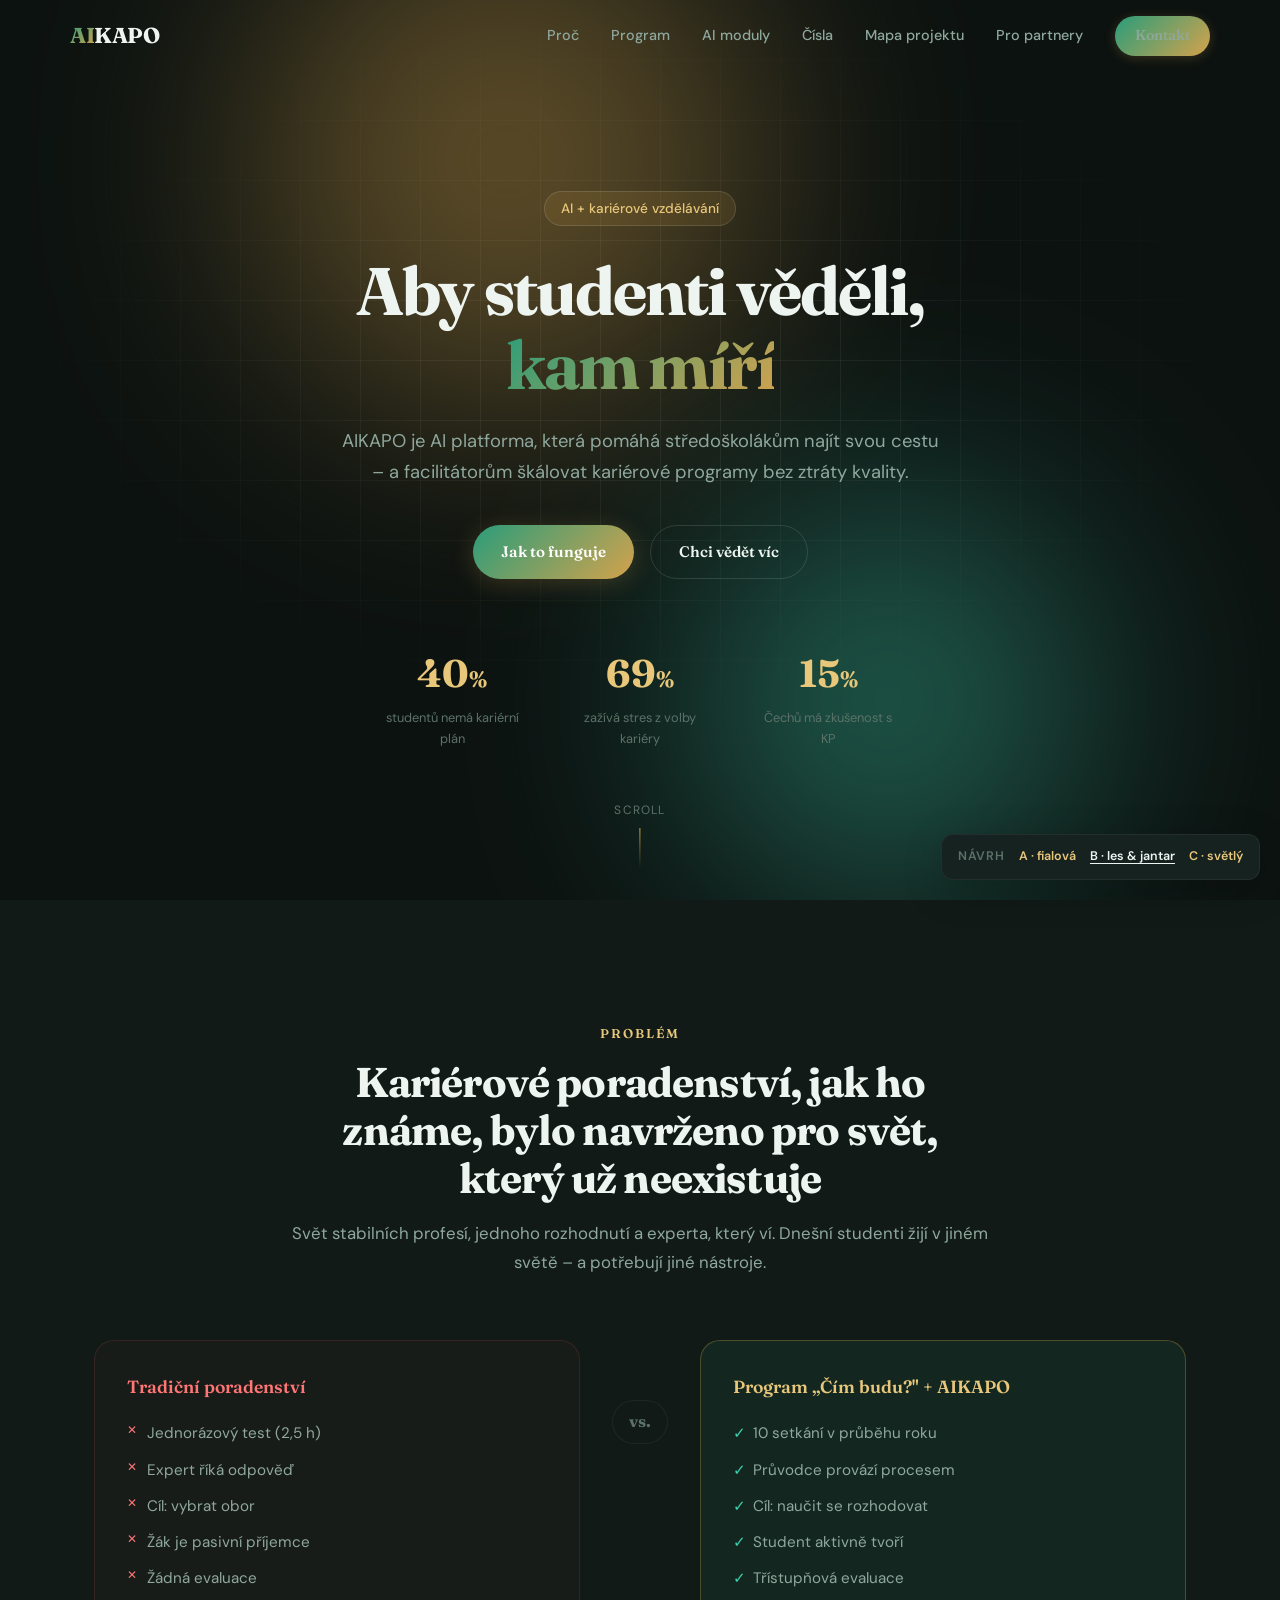
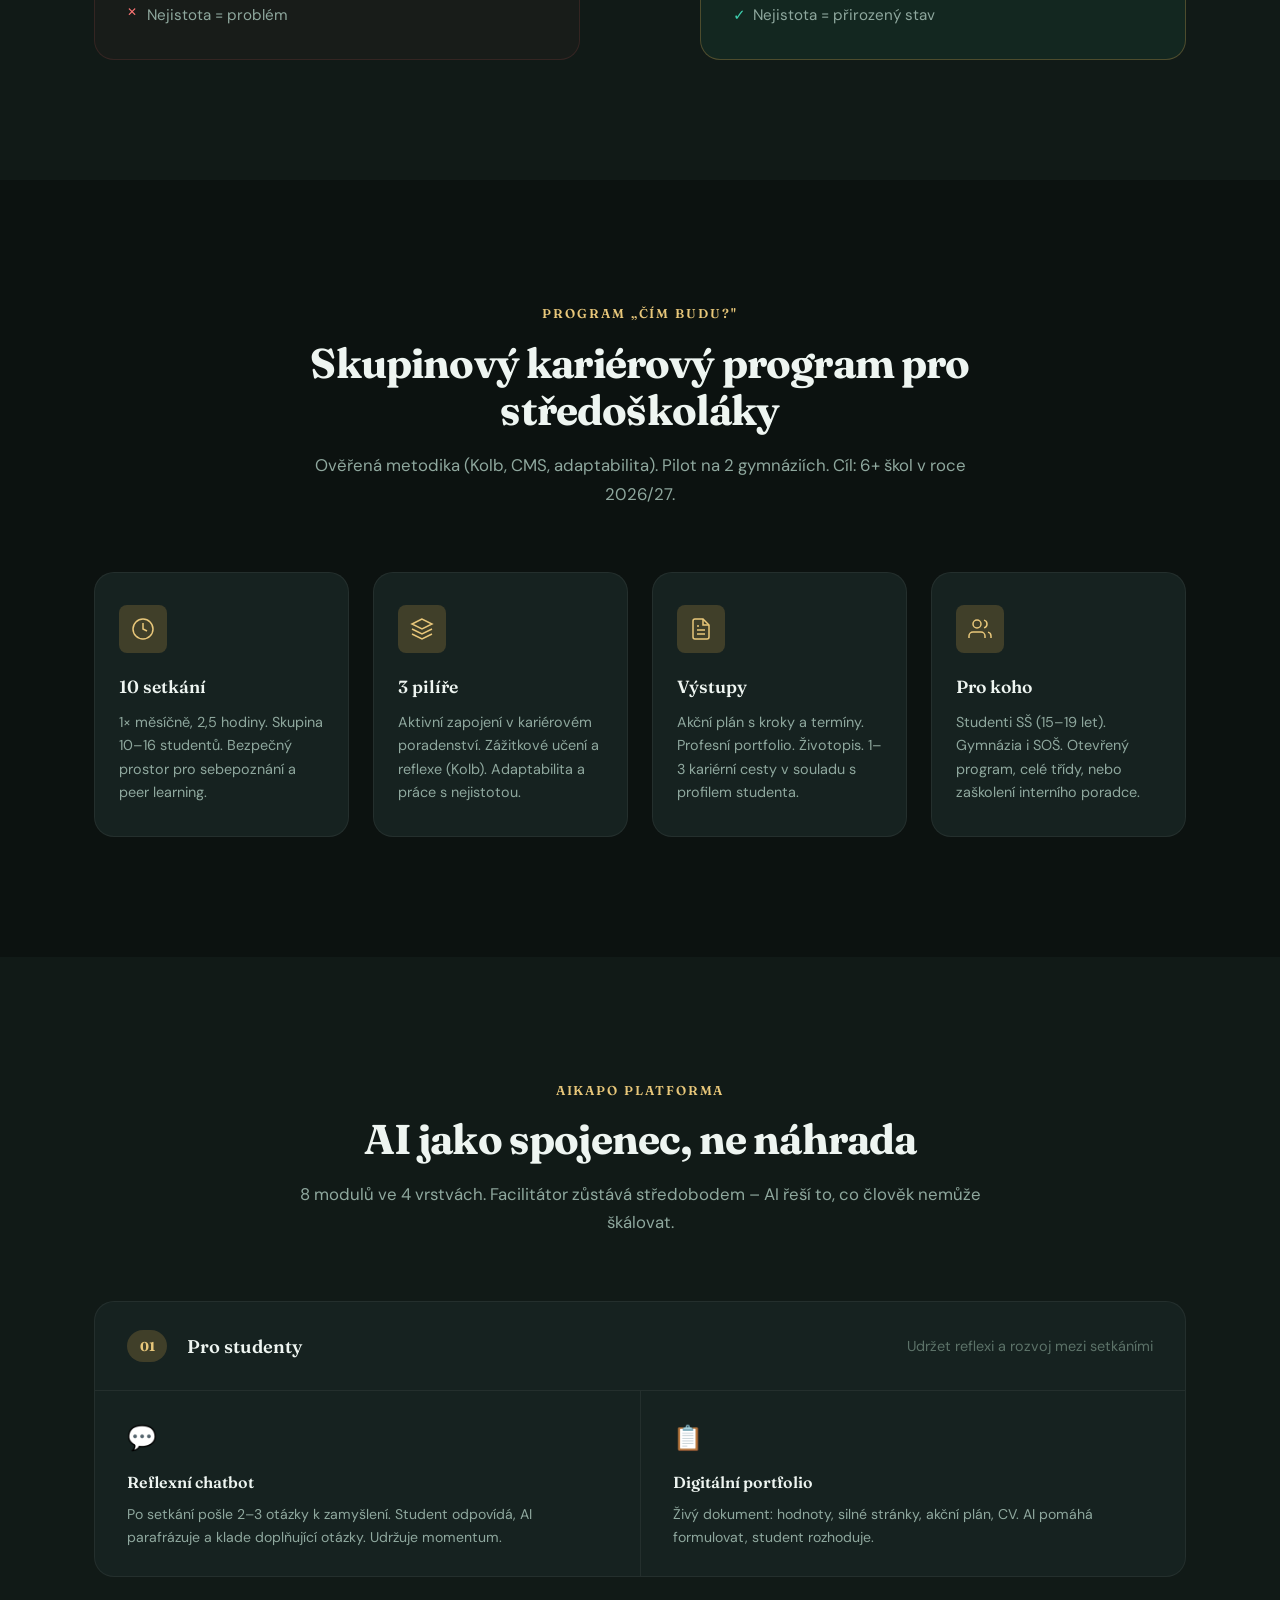
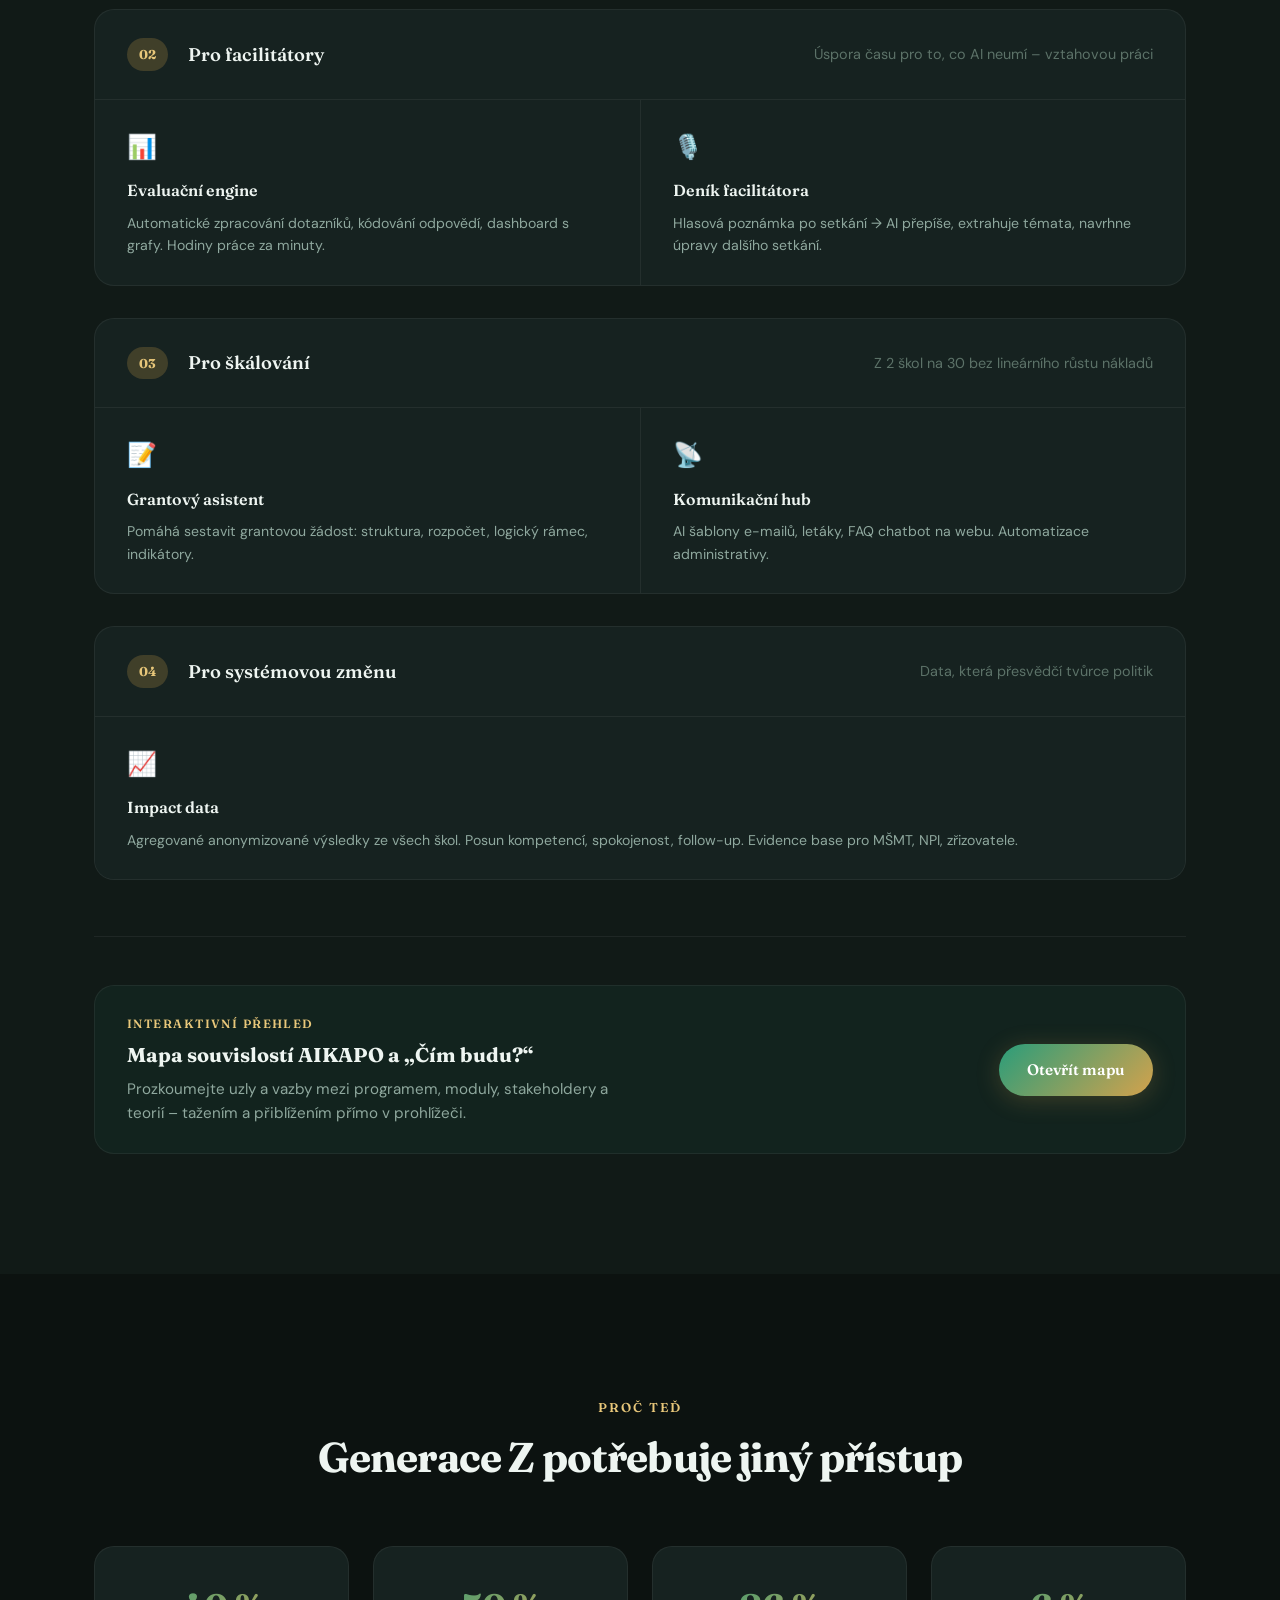
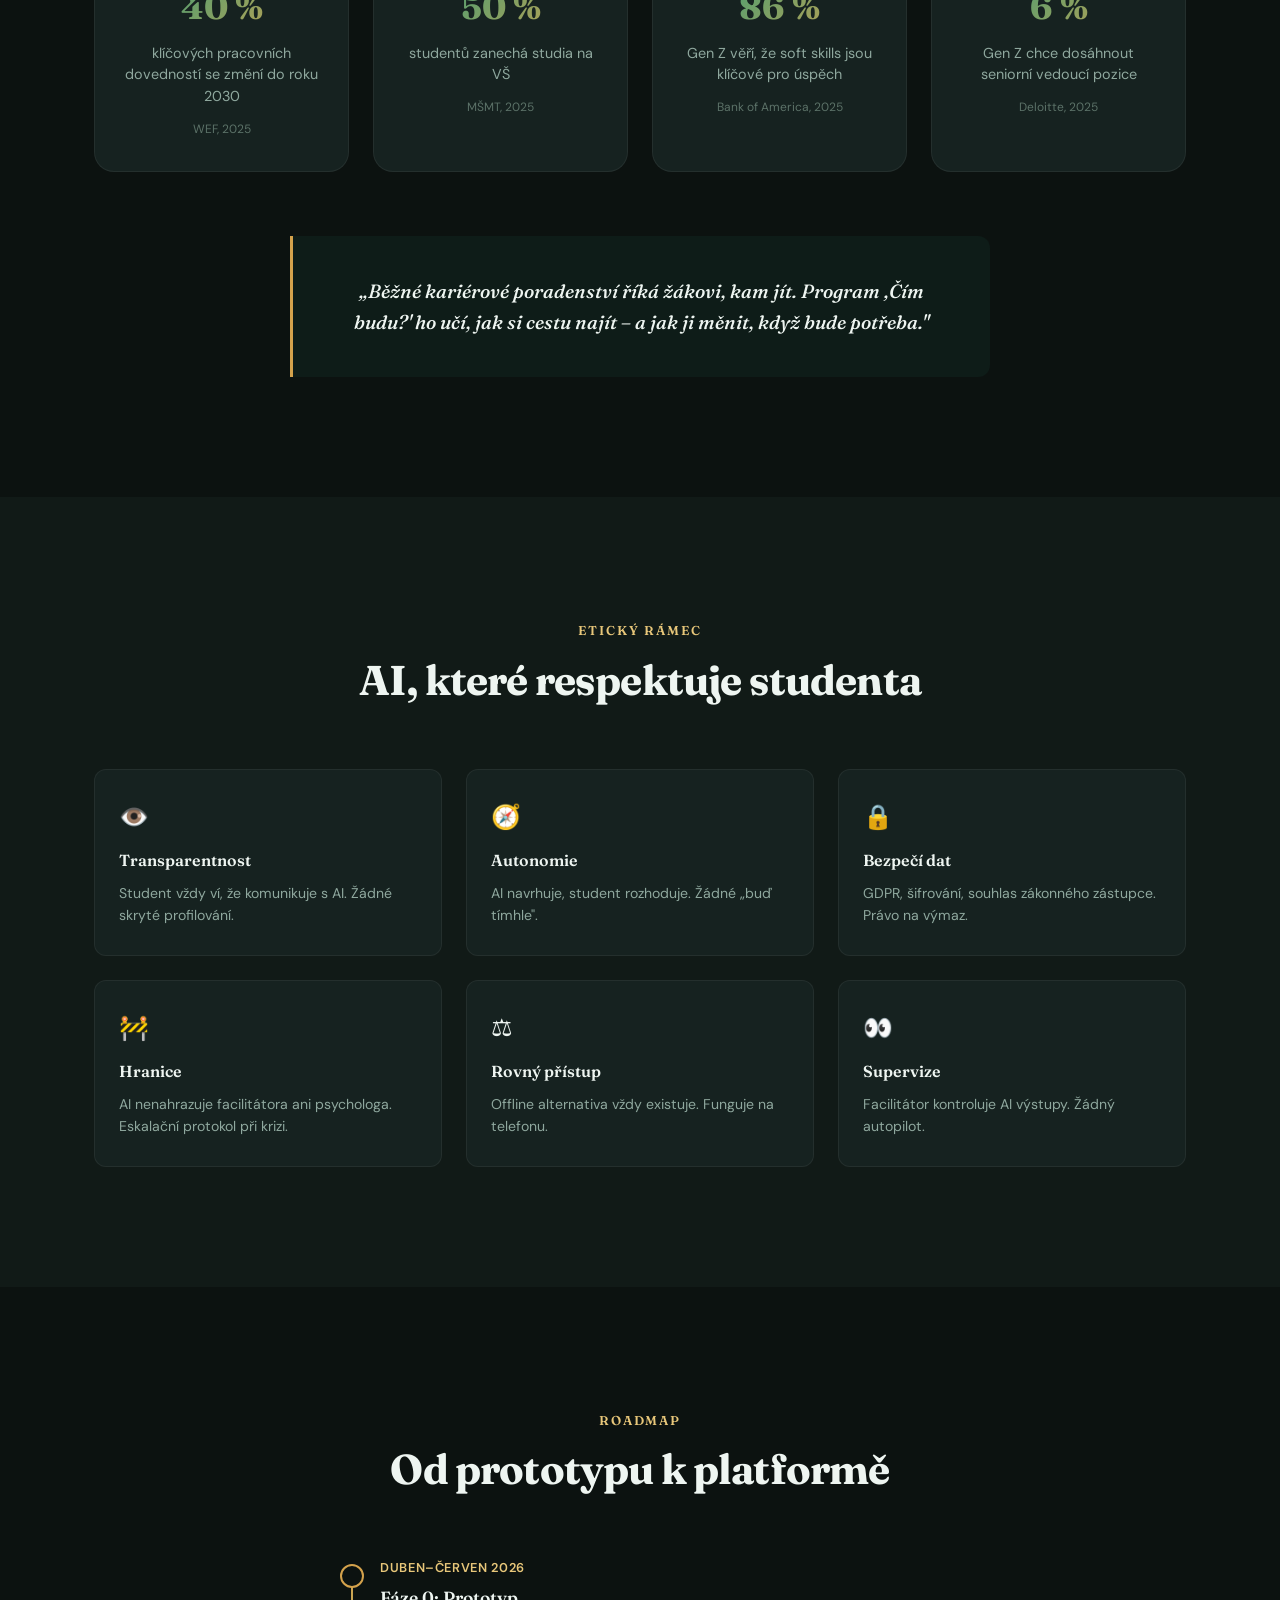
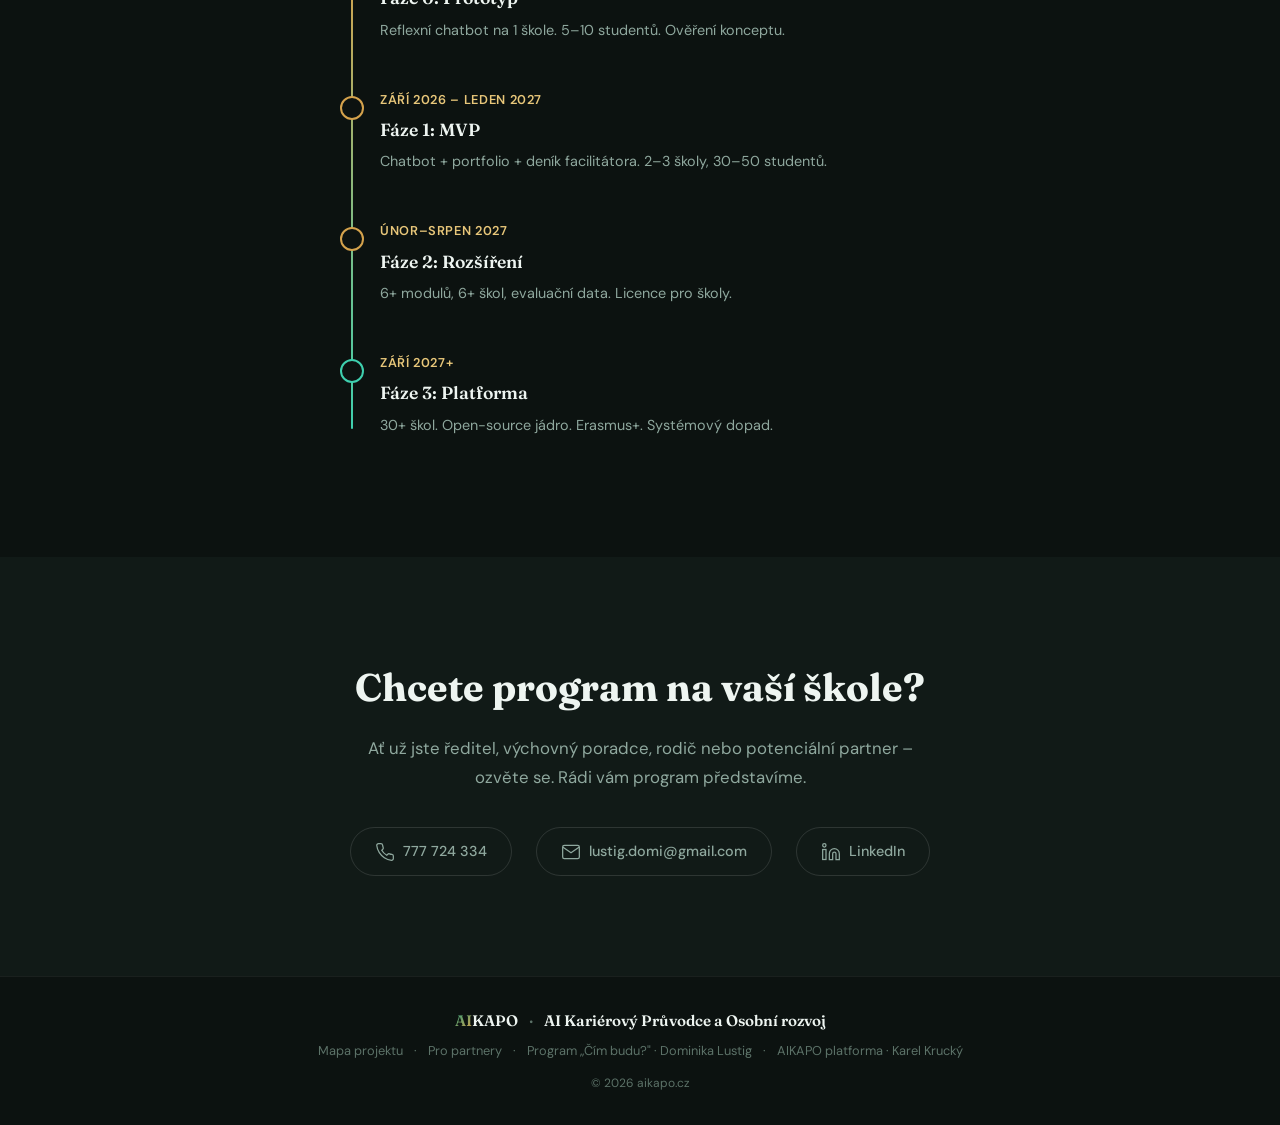
==== commit bc3886c7: "Sync AIKAPO/web: Knowledge Graph ve webu, mapa v menu a teaser Aktualizace landing (A/B/C), partneri" ====
--- a/index-alt-les.html
+++ b/index-alt-les.html
@@ -35,6 +35,7 @@
         <a href="#program">Program</a>
         <a href="#moduly">AI moduly</a>
         <a href="#cisla">Čísla</a>
+        <a href="Knowledge-Graph-AIKAPO.html">Mapa projektu</a>
         <a href="partneri.html">Pro partnery</a>
         <a href="#kontakt" class="btn btn--sm">Kontakt</a>
       </div>
@@ -47,6 +48,7 @@
       <a href="#program">Program</a>
       <a href="#moduly">AI moduly</a>
       <a href="#cisla">Čísla</a>
+      <a href="Knowledge-Graph-AIKAPO.html">Mapa projektu</a>
       <a href="partneri.html">Pro partnery</a>
       <a href="#kontakt">Kontakt</a>
     </div>
@@ -293,6 +295,18 @@
           </div>
         </div>
       </div>
+
+      <div class="kg-teaser fade-up" id="mapa">
+        <div class="kg-teaser__inner">
+          <div class="kg-teaser__text">
+            <span class="kg-teaser__label">Interaktivní přehled</span>
+            <h3 class="kg-teaser__title">Mapa souvislostí AIKAPO a „Čím budu?“</h3>
+            <p class="kg-teaser__desc">Prozkoumejte uzly a vazby mezi programem, moduly, stakeholdery a teorií –
+              tažením a přiblížením přímo v prohlížeči.</p>
+          </div>
+          <a href="Knowledge-Graph-AIKAPO.html" class="btn btn--primary kg-teaser__btn">Otevřít mapu</a>
+        </div>
+      </div>
     </div>
   </section>
 
@@ -463,6 +477,8 @@
         <span>AI Kariérový Průvodce a Osobní rozvoj</span>
       </div>
       <div class="footer__meta">
+        <a href="Knowledge-Graph-AIKAPO.html">Mapa projektu</a>
+        <span class="footer__sep">·</span>
         <a href="partneri.html">Pro partnery</a>
         <span class="footer__sep">·</span>
         <span>Program „Čím budu?" · Dominika Lustig</span>
--- a/style.css
+++ b/style.css
@@ -690,6 +690,57 @@
   font-size: 0.88rem;
   color: var(--text-secondary);
   line-height: 1.6;
+}
+
+/* ---- KNOWLEDGE GRAPH TEASER ---- */
+
+.kg-teaser {
+  margin-top: 56px;
+  padding-top: 48px;
+  border-top: 1px solid var(--border);
+}
+
+.kg-teaser__inner {
+  display: flex;
+  flex-wrap: wrap;
+  align-items: center;
+  justify-content: space-between;
+  gap: 28px;
+  padding: 28px 32px;
+  border-radius: var(--radius-lg);
+  border: 1px solid var(--border);
+  background: var(--accent-tint-04);
+}
+
+.kg-teaser__label {
+  display: block;
+  font-family: var(--font-display);
+  font-size: 0.75rem;
+  font-weight: 600;
+  text-transform: uppercase;
+  letter-spacing: 0.12em;
+  color: var(--accent-light);
+  margin-bottom: 8px;
+}
+
+.kg-teaser__title {
+  font-family: var(--font-display);
+  font-size: 1.25rem;
+  font-weight: 700;
+  line-height: 1.25;
+  margin-bottom: 10px;
+}
+
+.kg-teaser__desc {
+  font-size: 0.95rem;
+  color: var(--text-secondary);
+  line-height: 1.6;
+  max-width: 520px;
+  margin: 0;
+}
+
+.kg-teaser__btn {
+  flex-shrink: 0;
 }
 
 /* ---- STATS GRID ---- */
@@ -1391,4 +1442,14 @@
     flex-direction: column;
     align-items: center;
   }
-}
+
+  .kg-teaser__inner {
+    flex-direction: column;
+    align-items: stretch;
+  }
+
+  .kg-teaser__btn {
+    width: 100%;
+    justify-content: center;
+  }
+}
